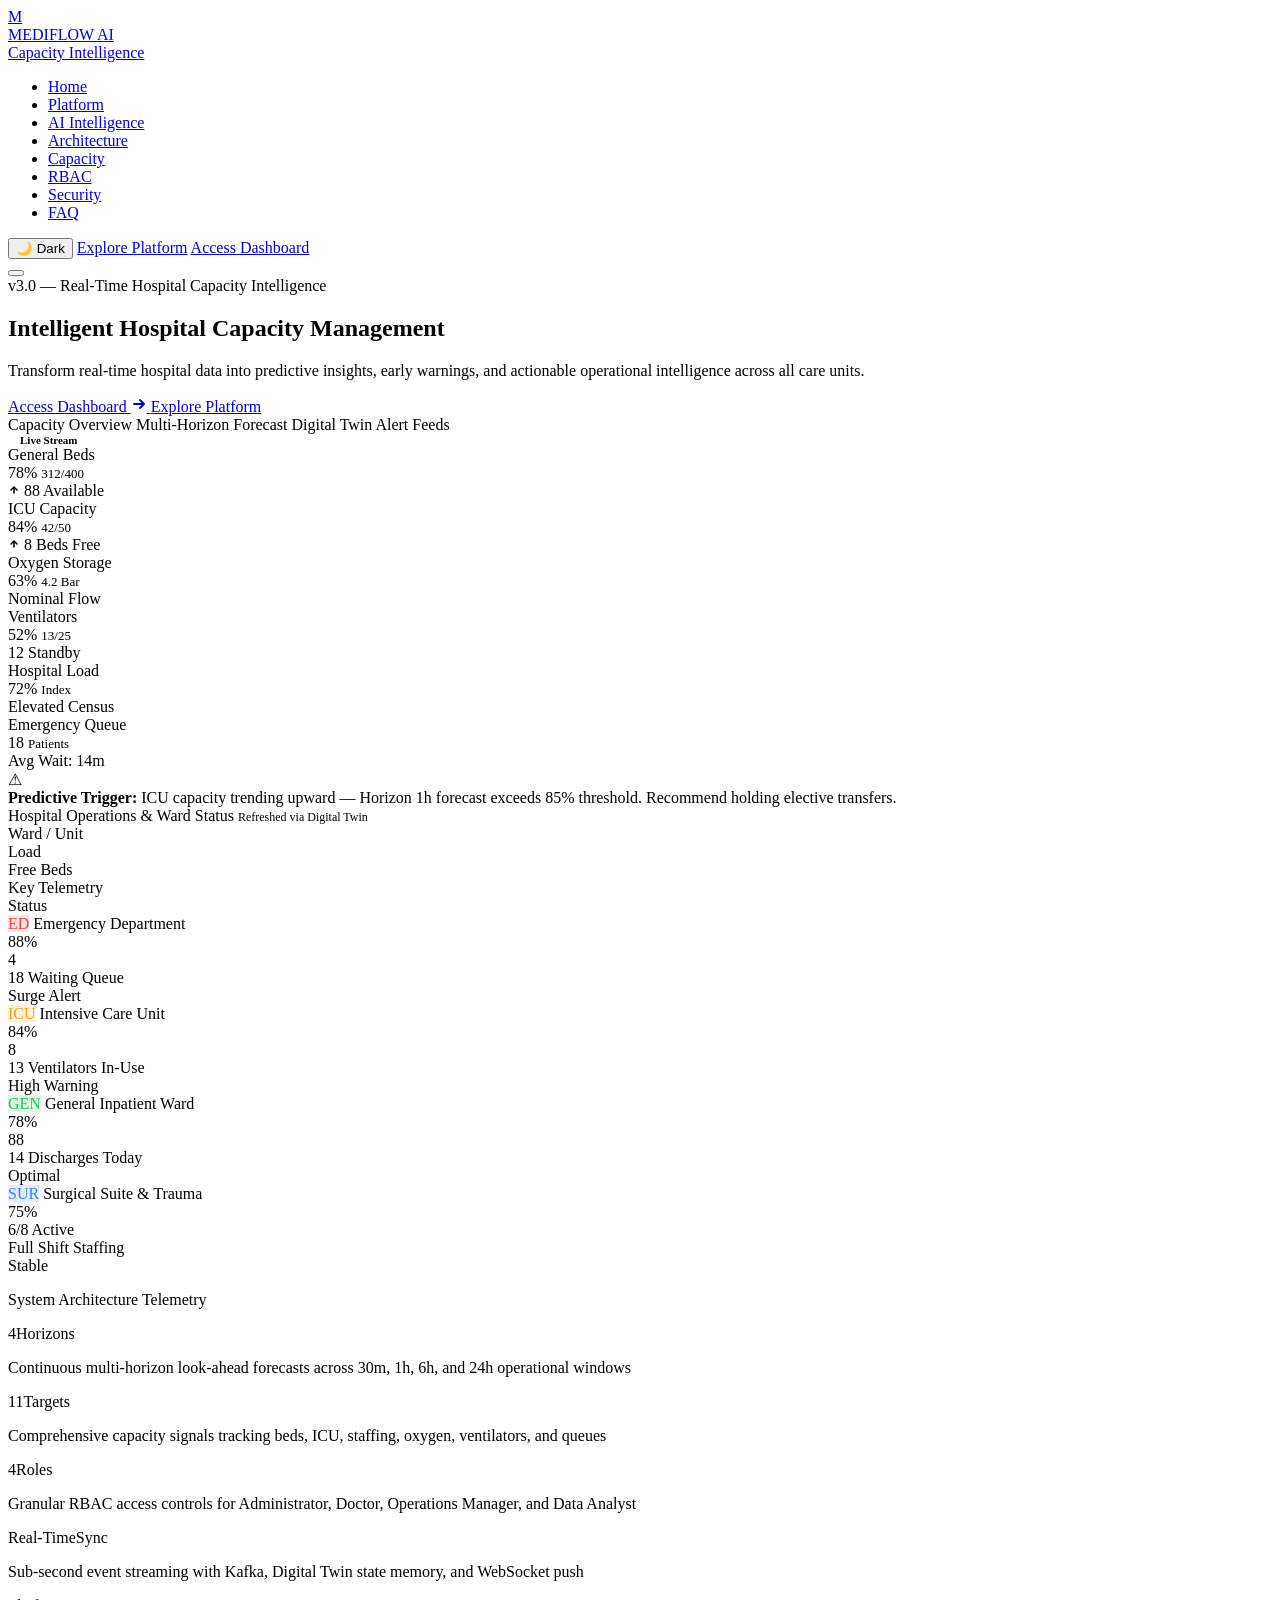
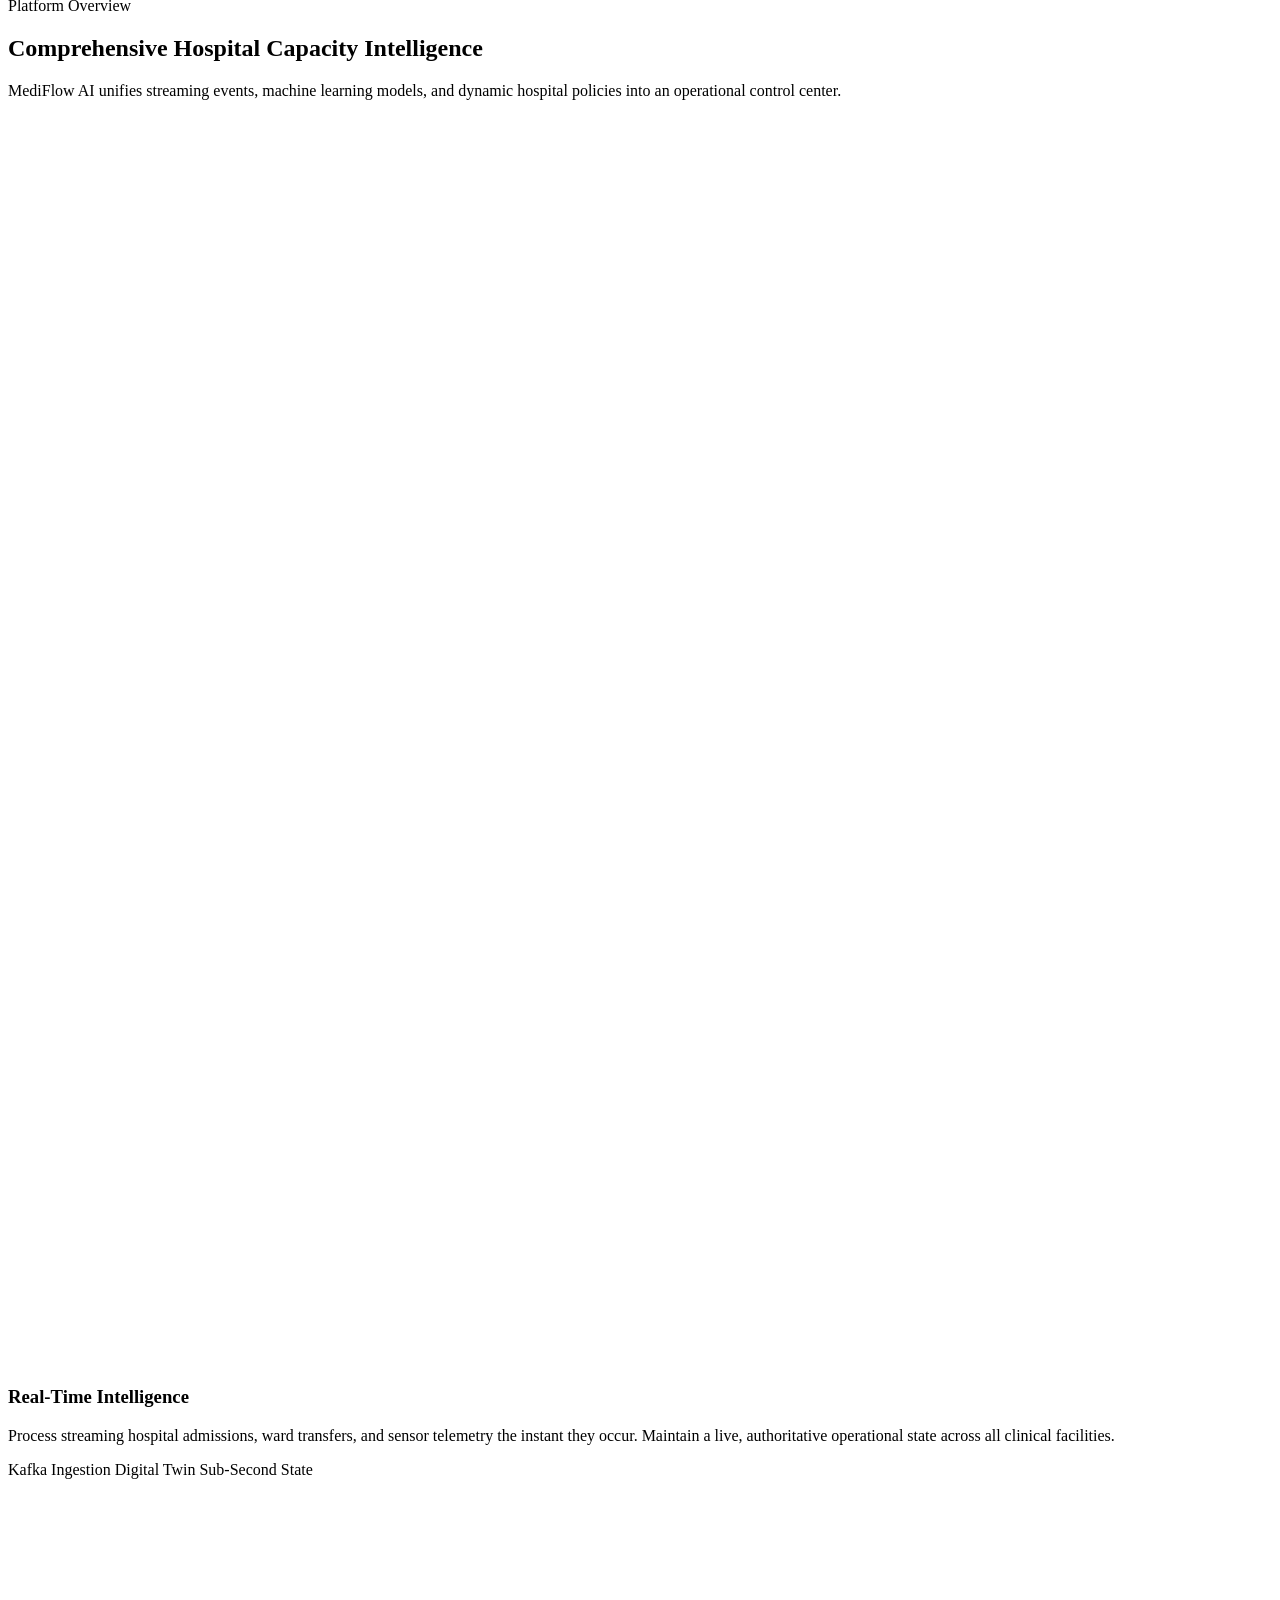
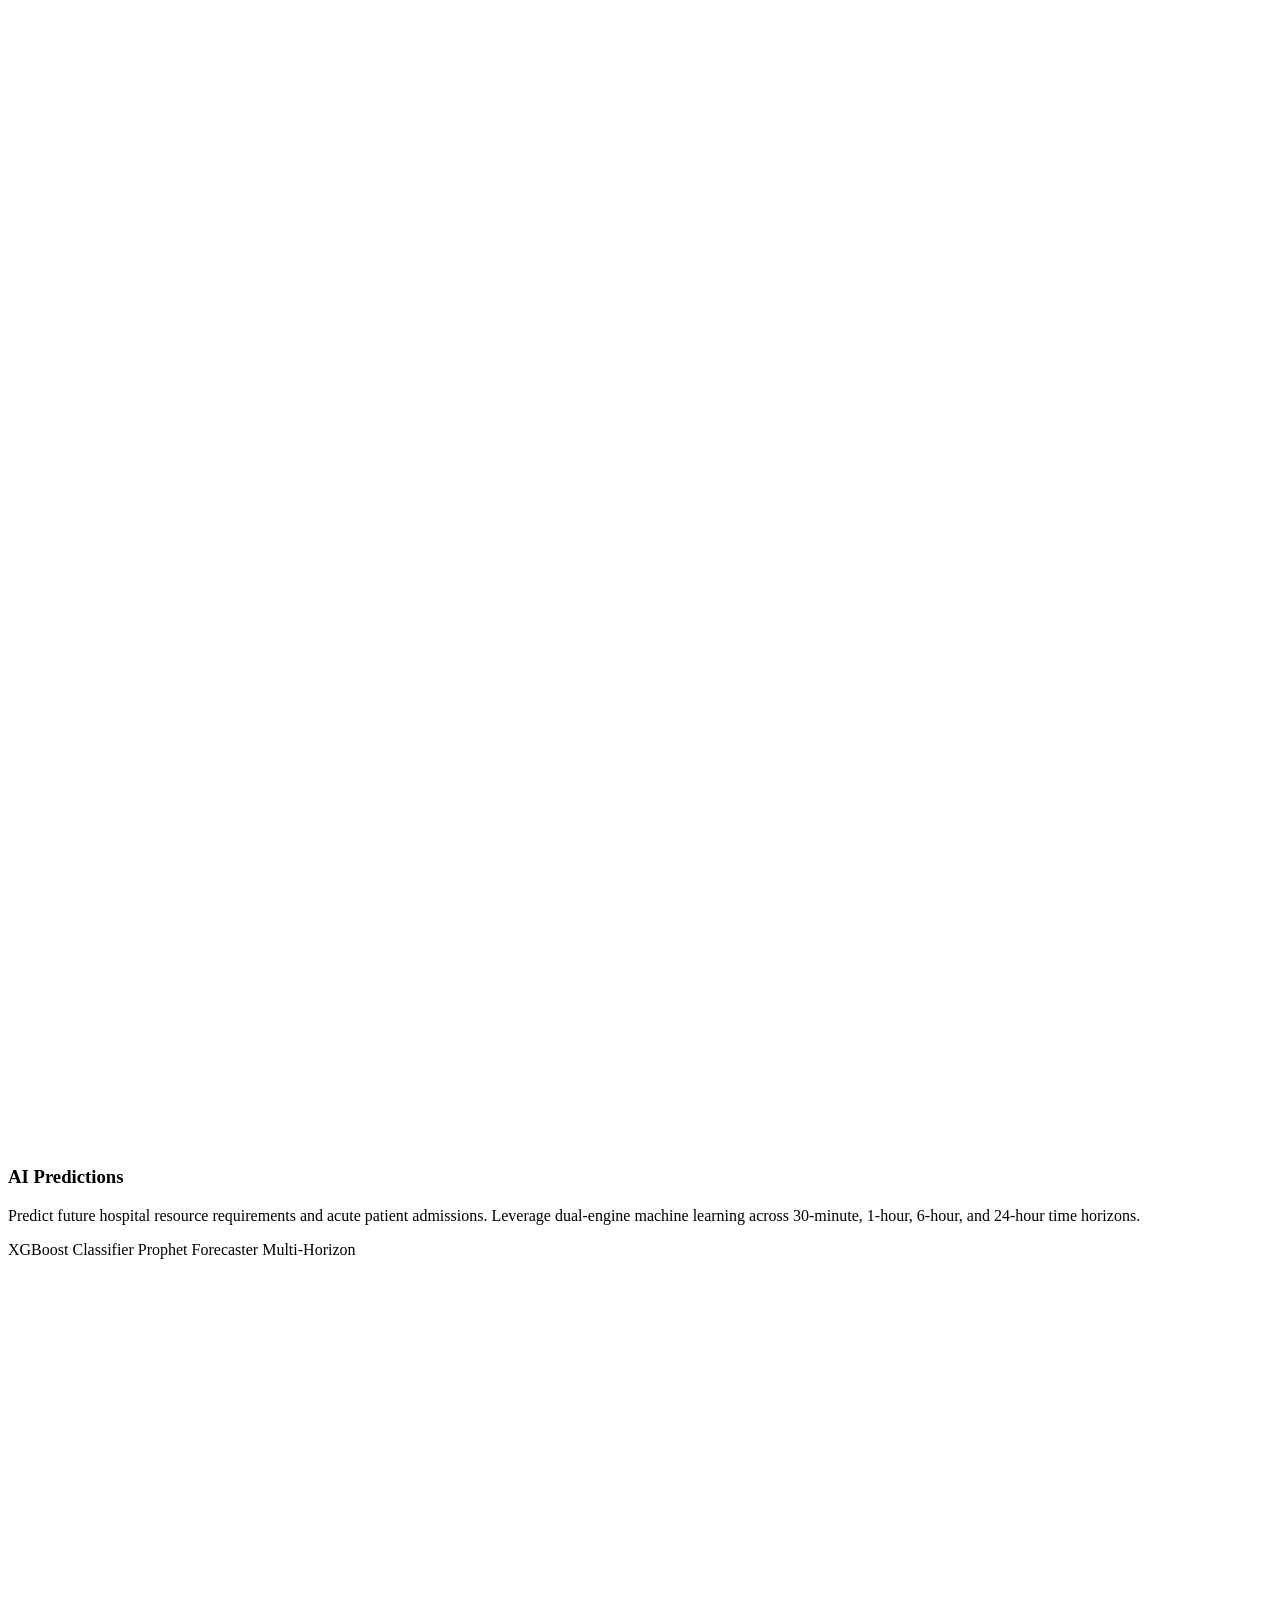
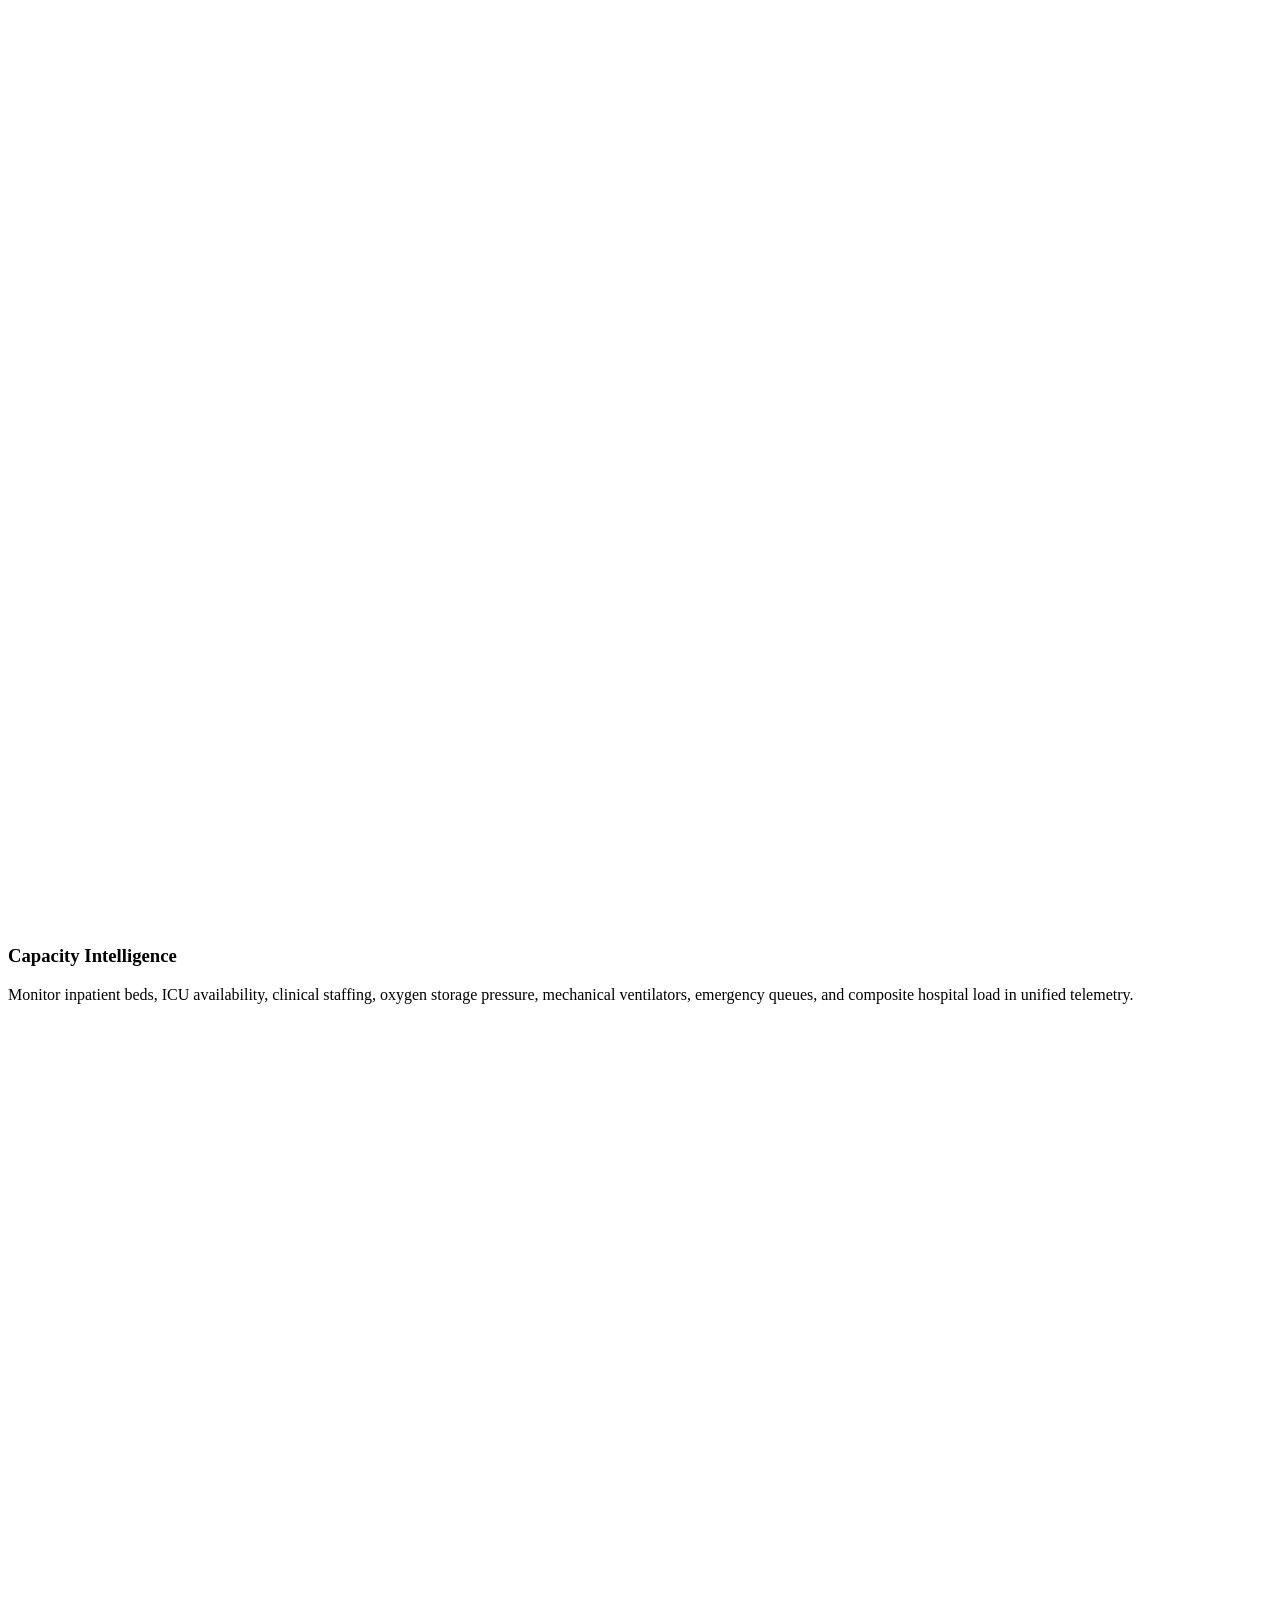
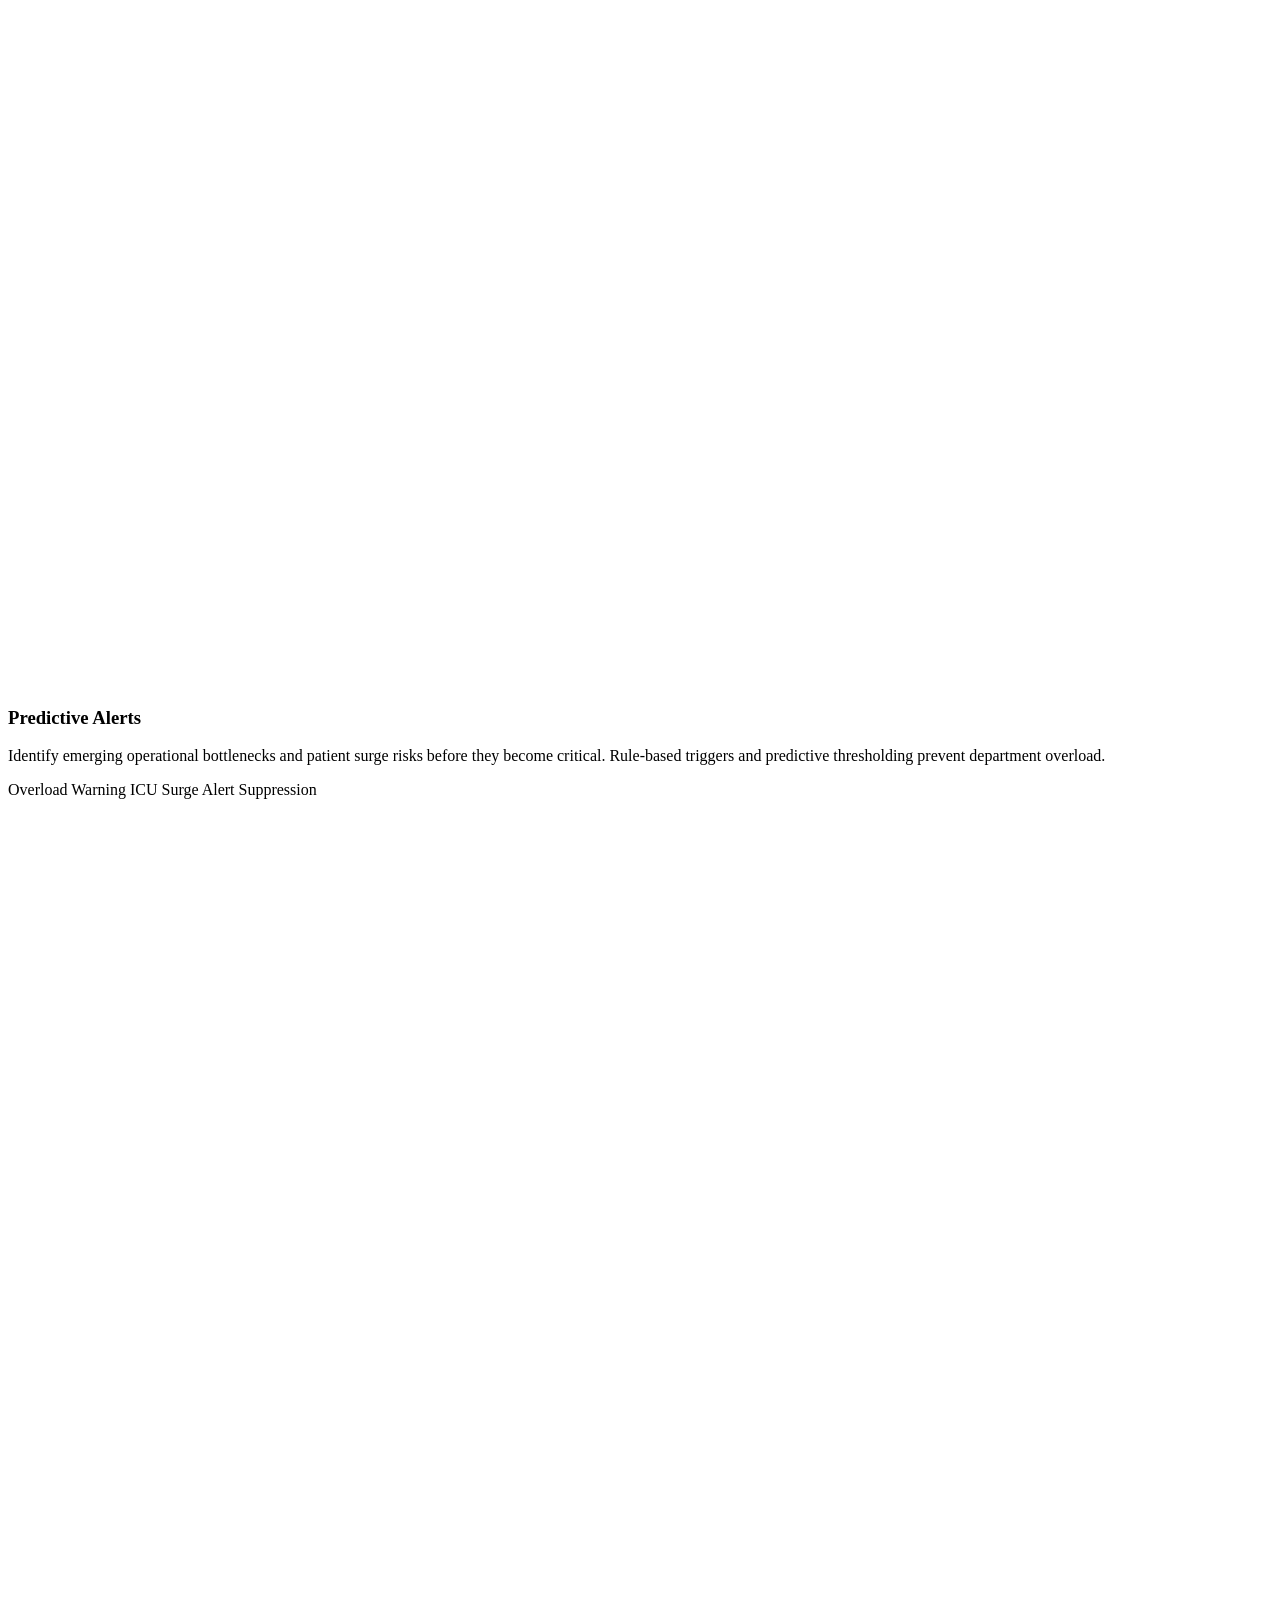
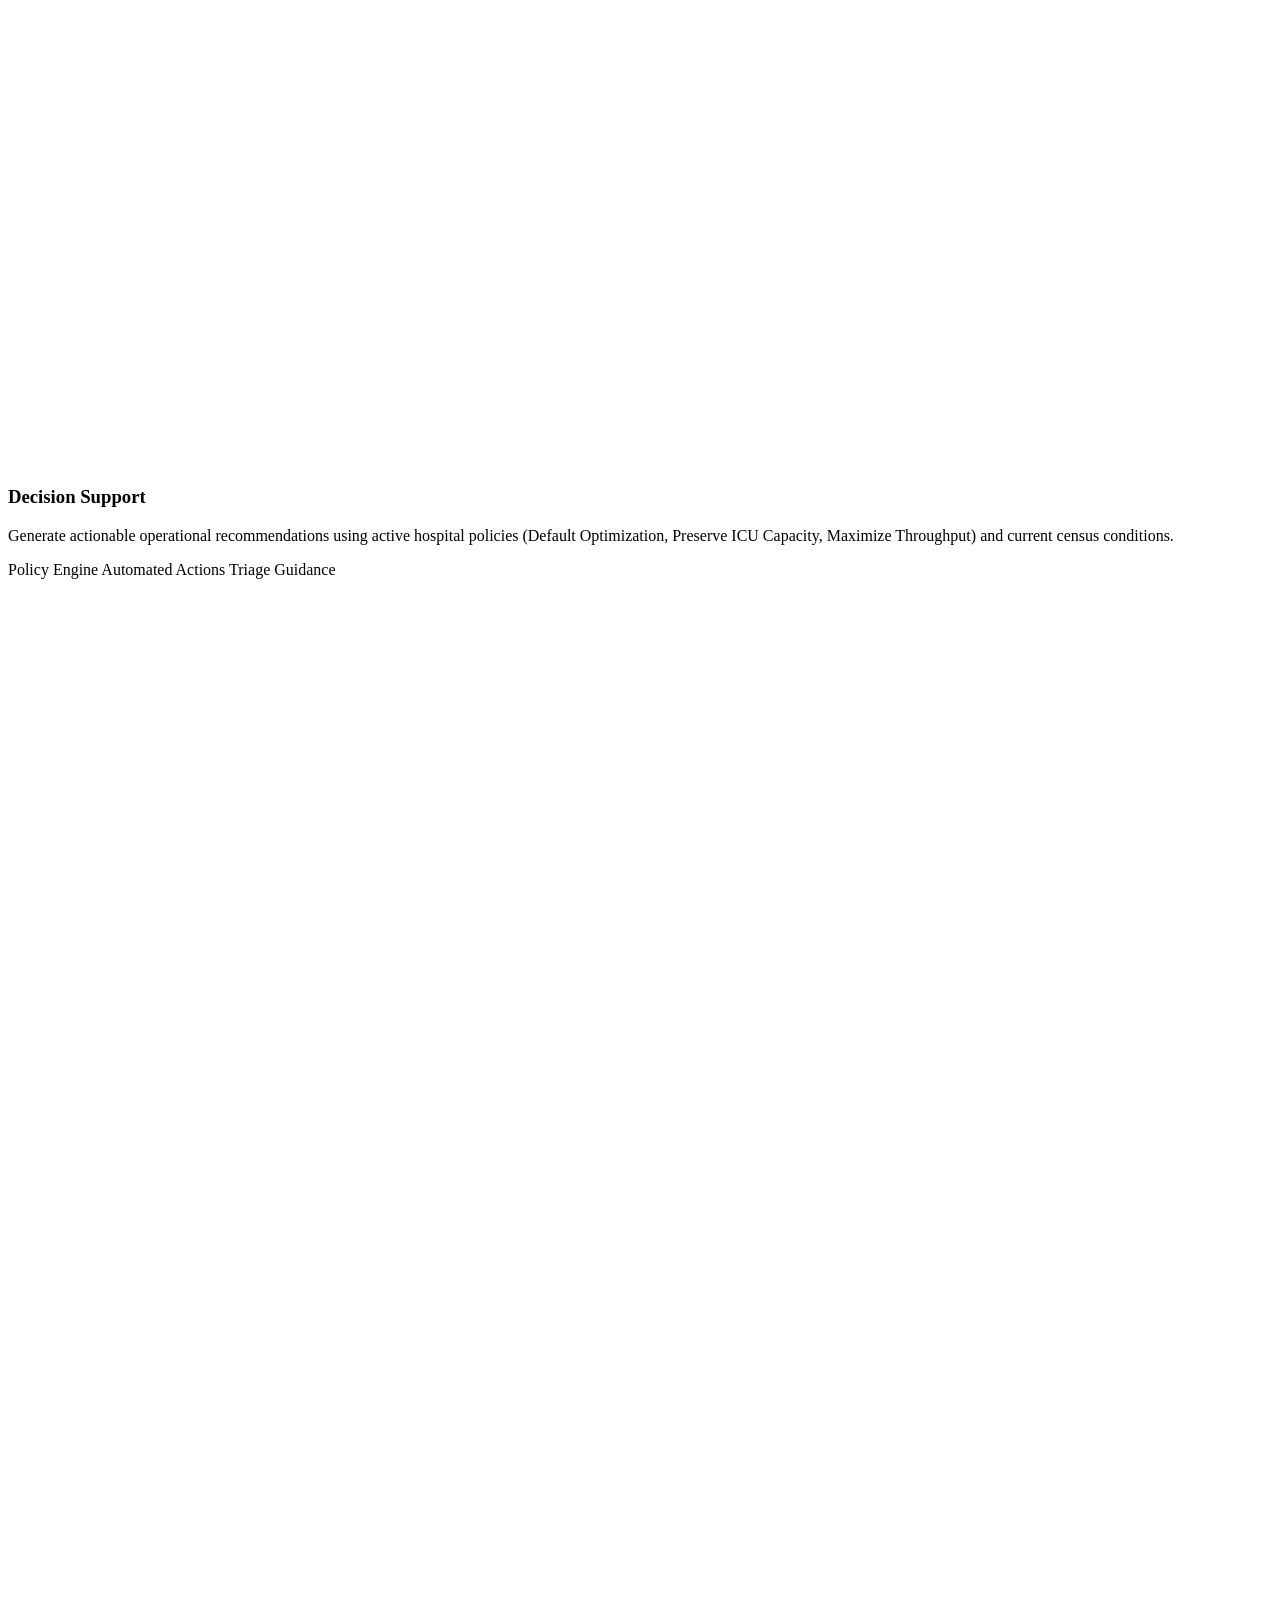
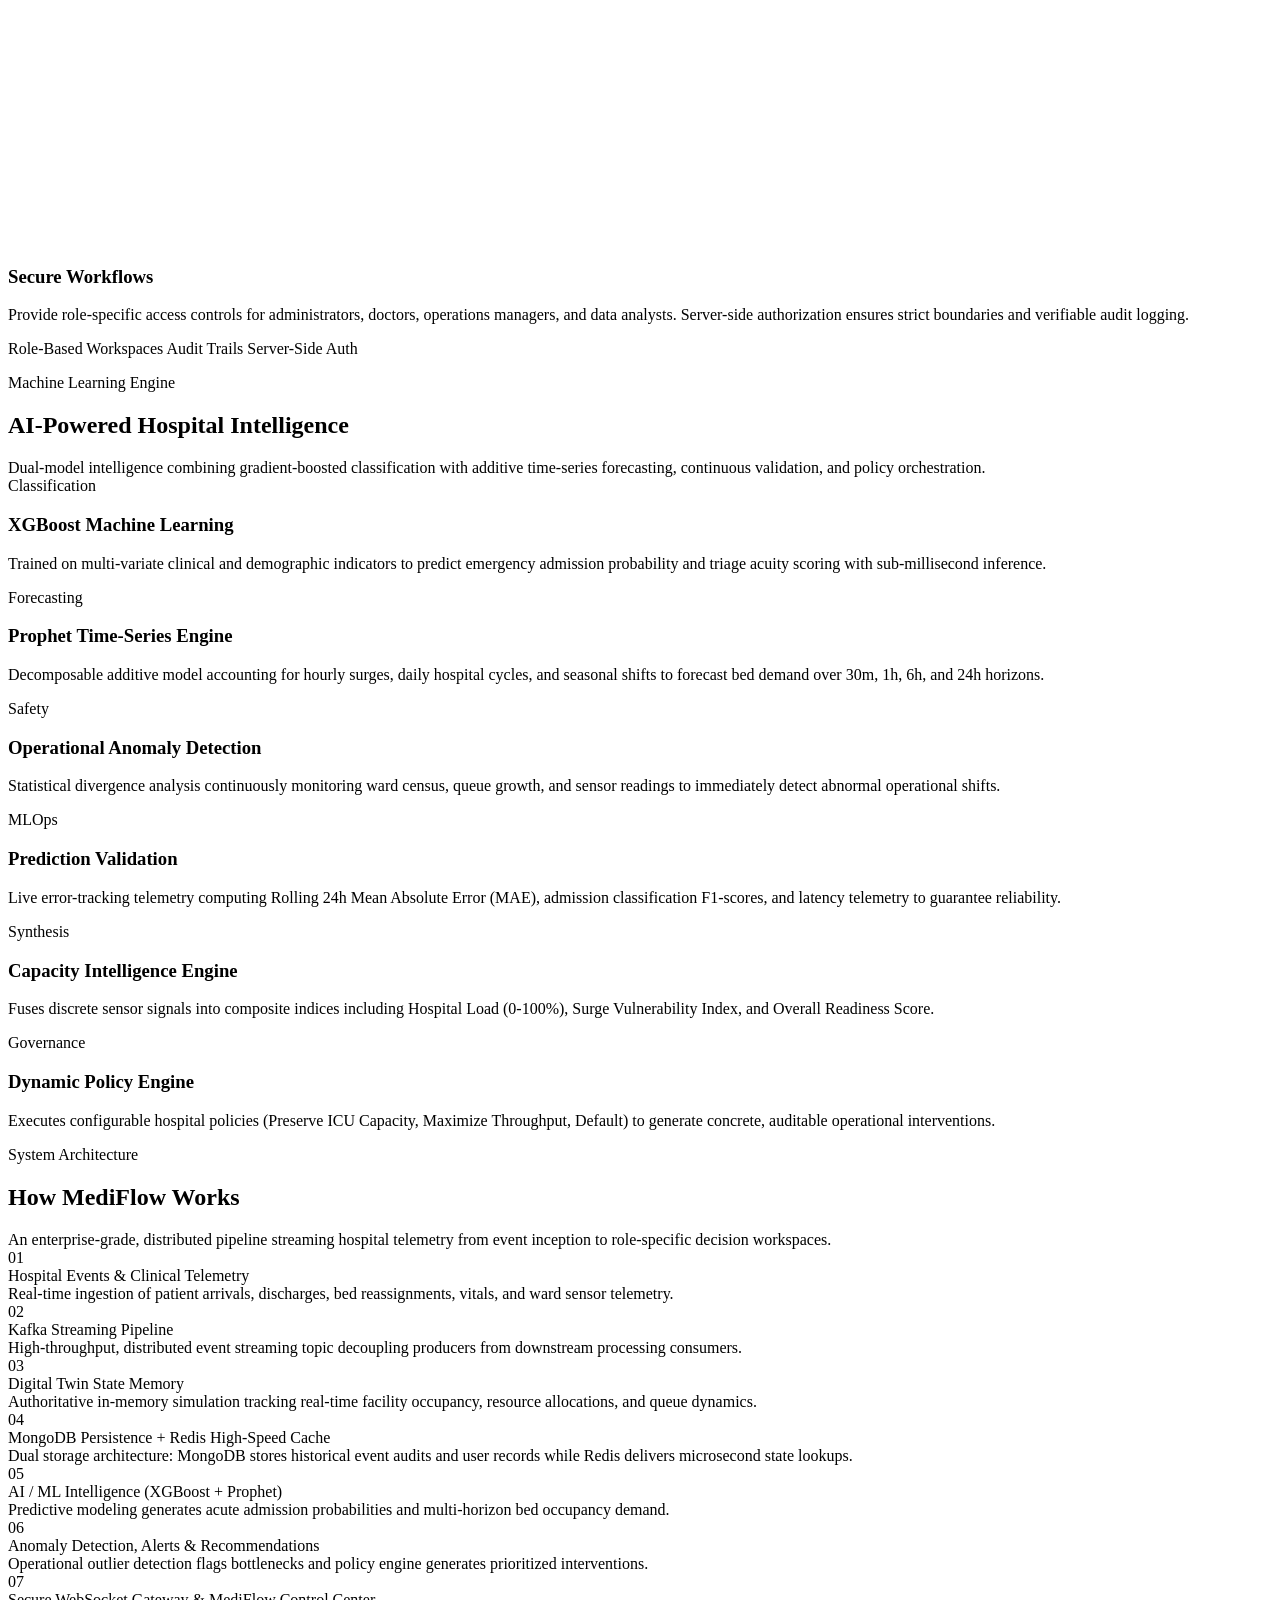
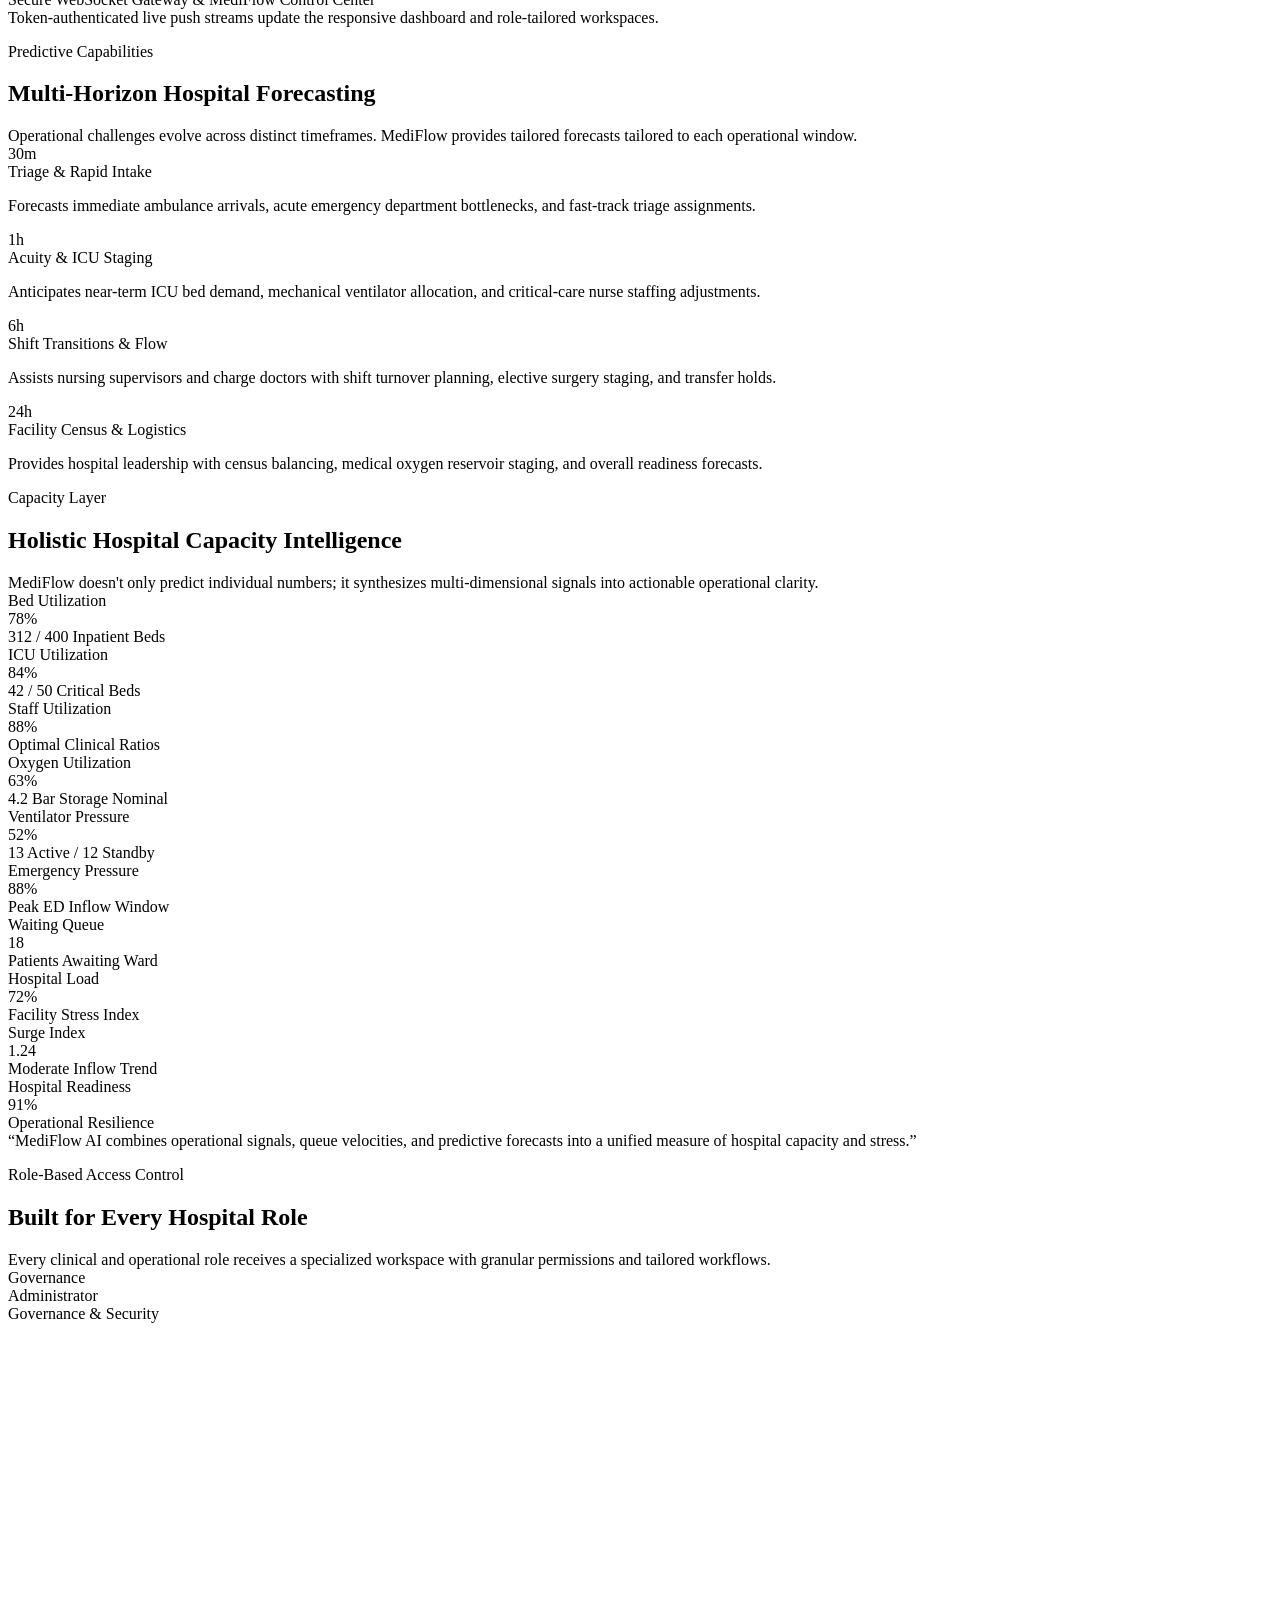
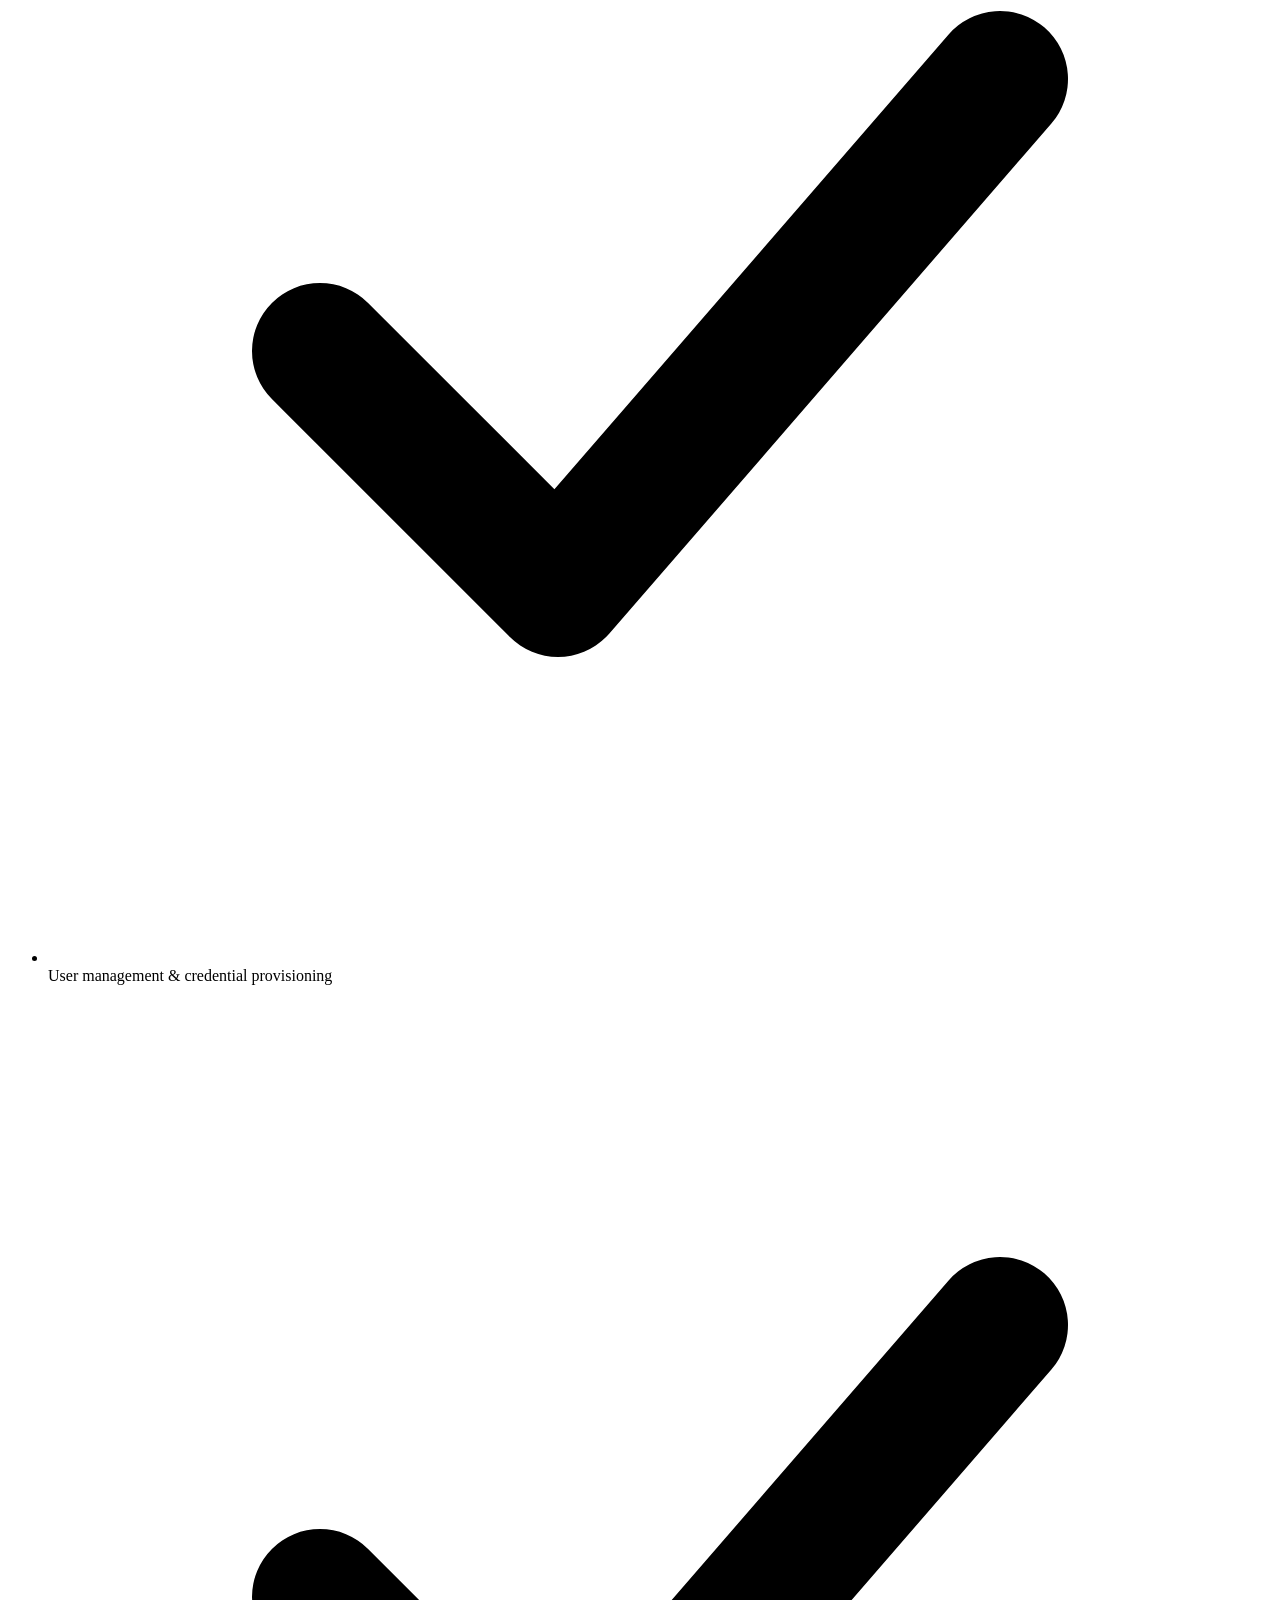
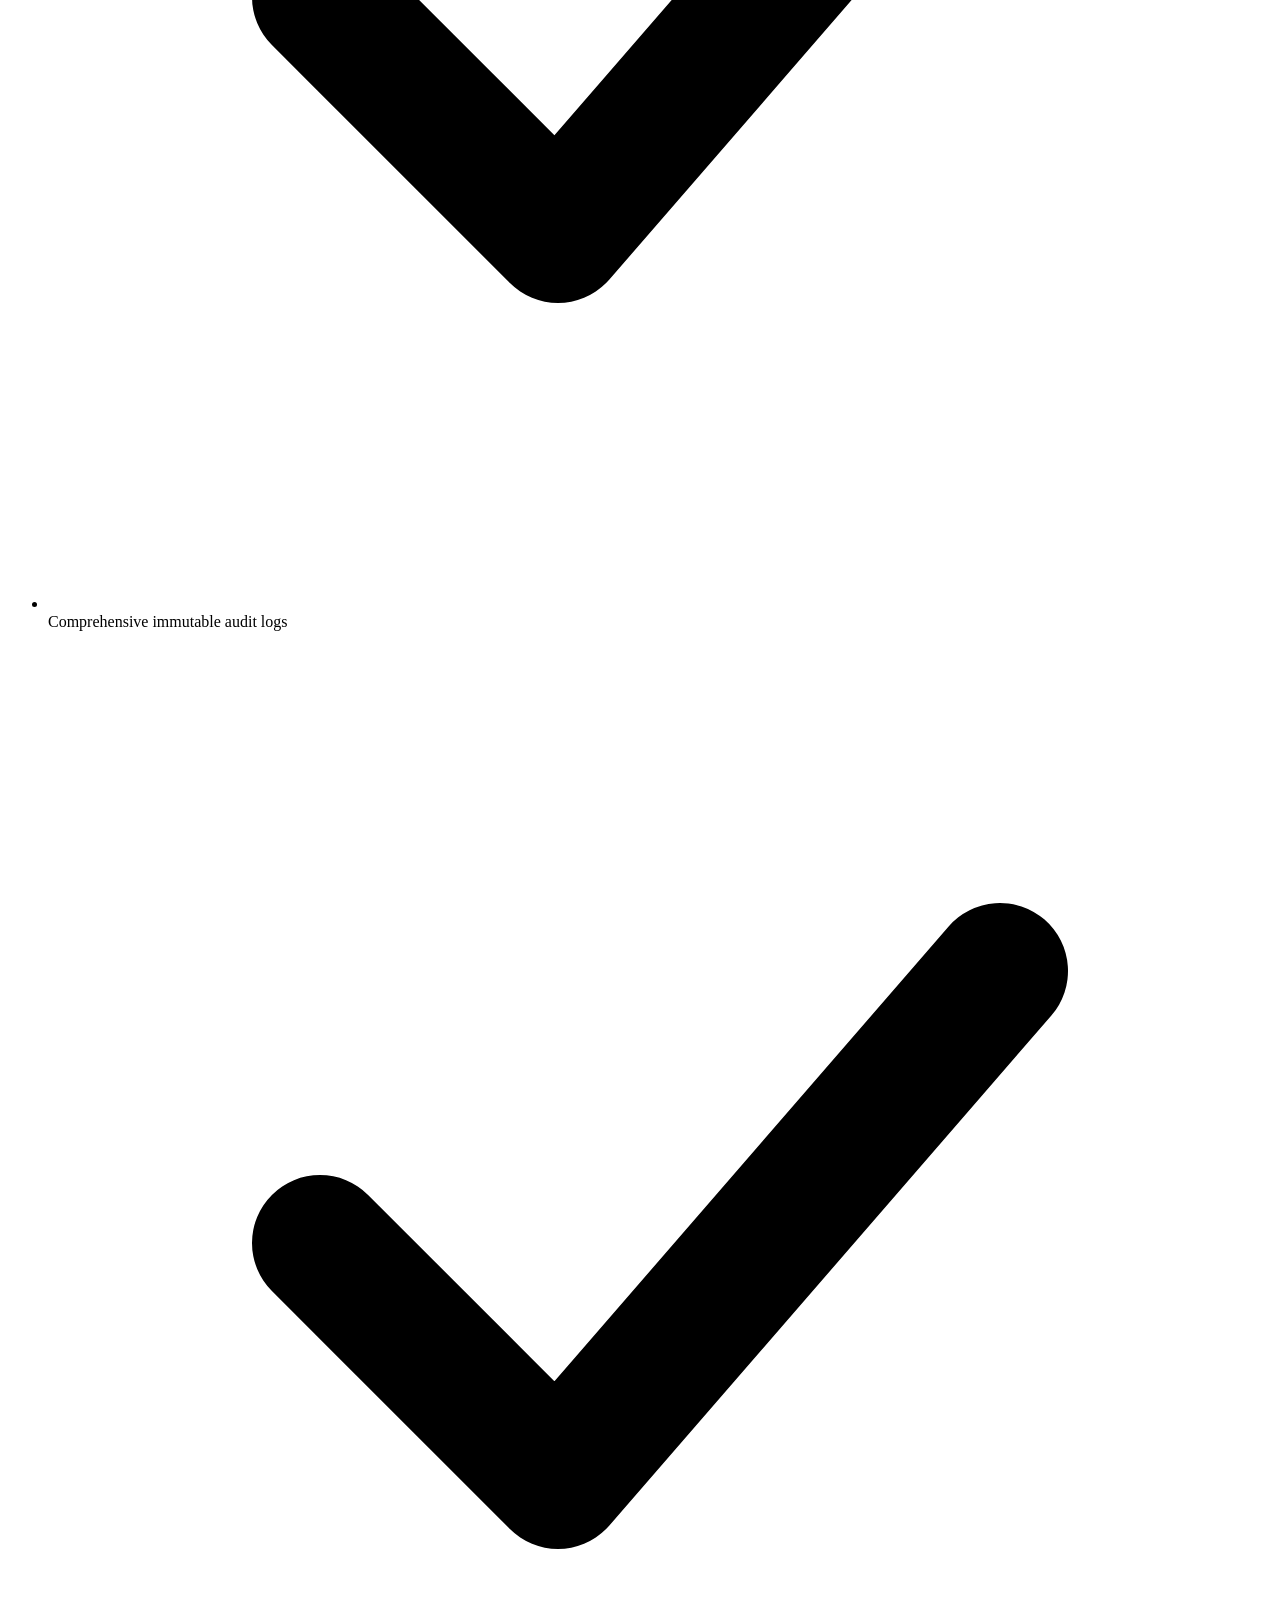
==== frontend/landing/index.html @ 068b5af8 "feat(ui): integrate TemplateMo 618 Catalyst landing page for MediFlow AI" ====
<!DOCTYPE html>
<html lang="en">
<head>
    <meta charset="UTF-8">
    <meta name="viewport" content="width=device-width, initial-scale=1.0">
    <title>MediFlow AI — Intelligent Hospital Capacity Management</title>
    <meta name="description" content="AI-powered hospital capacity intelligence, predictive analytics, real-time alerts and operational decision support.">
    <meta name="theme-color" content="#070d19">

    <!-- Anti-FOUC Theme Initializer -->
    <script>
        (function() {
            try {
                const saved = localStorage.getItem('mediflow-theme');
                const theme = saved || (window.matchMedia('(prefers-color-scheme: dark)').matches ? 'dark' : 'light');
                document.documentElement.setAttribute('data-theme', theme);
            } catch (e) {
                document.documentElement.setAttribute('data-theme', 'dark');
            }
        })();
    </script>

    <!-- Google Fonts -->
    <link rel="preconnect" href="https://fonts.googleapis.com">
    <link rel="preconnect" href="https://fonts.gstatic.com" crossorigin>
    <link href="https://fonts.googleapis.com/css2?family=Outfit:wght@300;400;500;600;700;800;900&family=Inter:wght@400;500;600;700&display=swap" rel="stylesheet">

    <!-- Scoped Landing Stylesheet (TemplateMo 618 Adapted) -->
    <link rel="stylesheet" href="/landing/landing.css">
</head>
<body class="landing-body">

    <!-- ===== NAVIGATION ===== -->
    <nav class="nav" role="navigation" aria-label="Main navigation">
        <div class="nav-inner">
            <a href="#hero" class="nav-logo" aria-label="MediFlow AI Home">
                <div class="nav-logo-mark">M</div>
                <div>
                    <div>MEDIFLOW AI</div>
                    <span class="nav-logo-sub">Capacity Intelligence</span>
                </div>
            </a>
            <ul class="nav-links" id="navLinks">
                <li><a href="#hero">Home</a></li>
                <li><a href="#platform">Platform</a></li>
                <li><a href="#ai-intelligence">AI Intelligence</a></li>
                <li><a href="#architecture">Architecture</a></li>
                <li><a href="#capacity">Capacity</a></li>
                <li><a href="#rbac">RBAC</a></li>
                <li><a href="#security">Security</a></li>
                <li><a href="#faq">FAQ</a></li>
            </ul>
            <div class="nav-cta">
                <button class="btn-theme-toggle" onclick="toggleLandingTheme()" aria-label="Toggle theme" title="Switch Theme">
                    <span class="theme-icon">🌙</span>
                    <span class="theme-text">Dark</span>
                </button>
                <a href="#platform" class="btn-ghost">Explore Platform</a>
                <a href="/login" class="btn-acid">Access Dashboard</a>
            </div>
            <button class="nav-toggle" id="navToggle" aria-label="Toggle menu" aria-expanded="false">
                <span></span>
            </button>
        </div>
    </nav>

    <!-- ===== SECTION 1: HERO ===== -->
    <section class="hero" id="hero">
        <div class="container">
            <div class="hero-badge reveal">
                <span class="hero-badge-dot"></span>
                v3.0 — Real-Time Hospital Capacity Intelligence
            </div>
            <h1 class="reveal">Intelligent Hospital <span class="accent-word">Capacity Management</span></h1>
            <p class="hero-sub reveal">Transform real-time hospital data into predictive insights, early warnings, and actionable operational intelligence across all care units.</p>
            <div class="hero-actions reveal">
                <a href="/login" class="btn-acid">
                    Access Dashboard
                    <svg width="16" height="16" viewBox="0 0 16 16" fill="none" xmlns="http://www.w3.org/2000/svg"><path d="M3 8H13M13 8L9 4M13 8L9 12" stroke="currentColor" stroke-width="2" stroke-linecap="round" stroke-linejoin="round"/></svg>
                </a>
                <a href="#platform" class="btn-ghost">Explore Platform</a>
            </div>

            <!-- Dashboard Mockup Preview -->
            <div class="hero-dashboard reveal">
                <div class="dashboard-frame">
                    <div class="dashboard-toolbar">
                        <div class="dashboard-dots">
                            <span></span><span></span><span></span>
                        </div>
                        <div class="dashboard-toolbar-tabs">
                            <span class="active">Capacity Overview</span>
                            <span>Multi-Horizon Forecast</span>
                            <span>Digital Twin</span>
                            <span>Alert Feeds</span>
                        </div>
                        <div style="font-size: 11px; font-weight: 700; color: var(--status-ok); display: flex; align-items: center; gap: 5px;">
                            <span style="width: 7px; height: 7px; border-radius: 50%; background: var(--status-ok);"></span> Live Stream
                        </div>
                    </div>
                    <div class="dashboard-body">
                        <!-- Key Hospital Capacity Stats -->
                        <div class="dash-stats-grid">
                            <div class="dash-stat-card">
                                <div class="dash-stat-label">General Beds</div>
                                <div class="dash-stat-value">78% <span style="font-size: 13px; color: var(--text-muted);">312/400</span></div>
                                <div class="dash-progress-bar"><div class="dash-progress-fill" style="width: 78%; background: var(--accent);"></div></div>
                                <div class="dash-stat-change ok">
                                    <svg width="12" height="12" viewBox="0 0 12 12" fill="none"><path d="M6 9V3M6 3L3 6M6 3L9 6" stroke="currentColor" stroke-width="1.5" stroke-linecap="round"/></svg>
                                    88 Available
                                </div>
                            </div>
                            <div class="dash-stat-card">
                                <div class="dash-stat-label">ICU Capacity</div>
                                <div class="dash-stat-value">84% <span style="font-size: 13px; color: var(--text-muted);">42/50</span></div>
                                <div class="dash-progress-bar"><div class="dash-progress-fill" style="width: 84%; background: var(--status-warn);"></div></div>
                                <div class="dash-stat-change warn">
                                    <svg width="12" height="12" viewBox="0 0 12 12" fill="none"><path d="M6 9V3M6 3L3 6M6 3L9 6" stroke="currentColor" stroke-width="1.5" stroke-linecap="round"/></svg>
                                    8 Beds Free
                                </div>
                            </div>
                            <div class="dash-stat-card">
                                <div class="dash-stat-label">Oxygen Storage</div>
                                <div class="dash-stat-value">63% <span style="font-size: 13px; color: var(--text-muted);">4.2 Bar</span></div>
                                <div class="dash-progress-bar"><div class="dash-progress-fill" style="width: 63%; background: var(--accent-blue);"></div></div>
                                <div class="dash-stat-change ok">Nominal Flow</div>
                            </div>
                            <div class="dash-stat-card">
                                <div class="dash-stat-label">Ventilators</div>
                                <div class="dash-stat-value">52% <span style="font-size: 13px; color: var(--text-muted);">13/25</span></div>
                                <div class="dash-progress-bar"><div class="dash-progress-fill" style="width: 52%; background: var(--accent);"></div></div>
                                <div class="dash-stat-change ok">12 Standby</div>
                            </div>
                            <div class="dash-stat-card">
                                <div class="dash-stat-label">Hospital Load</div>
                                <div class="dash-stat-value">72% <span style="font-size: 13px; color: var(--text-muted);">Index</span></div>
                                <div class="dash-progress-bar"><div class="dash-progress-fill" style="width: 72%; background: var(--accent);"></div></div>
                                <div class="dash-stat-change warn">Elevated Census</div>
                            </div>
                            <div class="dash-stat-card">
                                <div class="dash-stat-label">Emergency Queue</div>
                                <div class="dash-stat-value">18 <span style="font-size: 13px; color: var(--text-muted);">Patients</span></div>
                                <div class="dash-progress-bar"><div class="dash-progress-fill" style="width: 68%; background: var(--status-warn);"></div></div>
                                <div class="dash-stat-change warn">Avg Wait: 14m</div>
                            </div>
                        </div>

                        <!-- Active Predictive Alert -->
                        <div class="dash-alert-banner">
                            <span class="dash-alert-icon">⚠</span>
                            <div class="dash-alert-text">
                                <strong>Predictive Trigger:</strong> ICU capacity trending upward — Horizon 1h forecast exceeds 85% threshold. Recommend holding elective transfers.
                            </div>
                        </div>

                        <!-- Ward Status Table -->
                        <div class="dash-table-area">
                            <div class="dash-table-header">
                                <span>Hospital Operations & Ward Status</span>
                                <span style="color: var(--text-muted); font-size: 12px;">Refreshed via Digital Twin</span>
                            </div>
                            <div class="dash-table">
                                <div class="dash-table-row head">
                                    <div class="dash-cell">Ward / Unit</div>
                                    <div class="dash-cell">Load</div>
                                    <div class="dash-cell">Free Beds</div>
                                    <div class="dash-cell">Key Telemetry</div>
                                    <div class="dash-cell">Status</div>
                                </div>
                                <div class="dash-table-row">
                                    <div class="dash-cell dash-cell-name">
                                        <span class="dash-cell-icon" style="background: rgba(239, 68, 68, 0.15); color: #ef4444;">ED</span>
                                        Emergency Department
                                    </div>
                                    <div class="dash-cell">88%</div>
                                    <div class="dash-cell">4</div>
                                    <div class="dash-cell">18 Waiting Queue</div>
                                    <div class="dash-cell"><span class="dash-status danger">Surge Alert</span></div>
                                </div>
                                <div class="dash-table-row">
                                    <div class="dash-cell dash-cell-name">
                                        <span class="dash-cell-icon" style="background: rgba(245, 158, 11, 0.15); color: #f59e0b;">ICU</span>
                                        Intensive Care Unit
                                    </div>
                                    <div class="dash-cell">84%</div>
                                    <div class="dash-cell">8</div>
                                    <div class="dash-cell">13 Ventilators In-Use</div>
                                    <div class="dash-cell"><span class="dash-status warn">High Warning</span></div>
                                </div>
                                <div class="dash-table-row">
                                    <div class="dash-cell dash-cell-name">
                                        <span class="dash-cell-icon" style="background: rgba(34, 197, 94, 0.15); color: #22c55e;">GEN</span>
                                        General Inpatient Ward
                                    </div>
                                    <div class="dash-cell">78%</div>
                                    <div class="dash-cell">88</div>
                                    <div class="dash-cell">14 Discharges Today</div>
                                    <div class="dash-cell"><span class="dash-status active">Optimal</span></div>
                                </div>
                                <div class="dash-table-row">
                                    <div class="dash-cell dash-cell-name">
                                        <span class="dash-cell-icon" style="background: rgba(59, 130, 246, 0.15); color: #3b82f6;">SUR</span>
                                        Surgical Suite & Trauma
                                    </div>
                                    <div class="dash-cell">75%</div>
                                    <div class="dash-cell">6/8 Active</div>
                                    <div class="dash-cell">Full Shift Staffing</div>
                                    <div class="dash-cell"><span class="dash-status info">Stable</span></div>
                                </div>
                            </div>
                        </div>

                    </div>
                </div>
            </div>
        </div>
    </section>

    <!-- ===== SECTION 2: GENUINE METRICS ===== -->
    <section class="metrics" id="metrics">
        <div class="container">
            <p class="metrics-label reveal">System Architecture Telemetry</p>
            <div class="metrics-grid">
                <div class="metric-item reveal">
                    <div class="metric-number">4<span class="metric-unit">Horizons</span></div>
                    <p class="metric-desc">Continuous multi-horizon look-ahead forecasts across 30m, 1h, 6h, and 24h operational windows</p>
                </div>
                <div class="metric-item reveal">
                    <div class="metric-number">11<span class="metric-unit">Targets</span></div>
                    <p class="metric-desc">Comprehensive capacity signals tracking beds, ICU, staffing, oxygen, ventilators, and queues</p>
                </div>
                <div class="metric-item reveal">
                    <div class="metric-number">4<span class="metric-unit">Roles</span></div>
                    <p class="metric-desc">Granular RBAC access controls for Administrator, Doctor, Operations Manager, and Data Analyst</p>
                </div>
                <div class="metric-item reveal">
                    <div class="metric-number">Real-Time<span class="metric-unit">Sync</span></div>
                    <p class="metric-desc">Sub-second event streaming with Kafka, Digital Twin state memory, and WebSocket push</p>
                </div>
            </div>
        </div>
    </section>

    <!-- ===== SECTION 3: PLATFORM OVERVIEW (BENTO GRID) ===== -->
    <section class="engine" id="platform" style="padding: var(--section-pad) 0;">
        <div class="container">
            <div class="section-header reveal">
                <p class="section-tag">Platform Overview</p>
                <h2 class="section-title">Comprehensive Hospital Capacity Intelligence</h2>
                <p class="section-sub" style="margin: 0 auto;">MediFlow AI unifies streaming events, machine learning models, and dynamic hospital policies into an operational control center.</p>
            </div>
            <div class="bento-grid">
                <!-- Card 1 -->
                <div class="card bento-card reveal">
                    <div class="bento-card-icon">
                        <svg viewBox="0 0 24 24" fill="none" stroke-width="1.8" stroke-linecap="round" stroke-linejoin="round"><polyline points="22 12 18 12 15 21 9 3 6 12 2 12"/></svg>
                    </div>
                    <h3>Real-Time Intelligence</h3>
                    <p>Process streaming hospital admissions, ward transfers, and sensor telemetry the instant they occur. Maintain a live, authoritative operational state across all clinical facilities.</p>
                    <div class="bento-card-visual">
                        <div class="mini-badge-list">
                            <span class="mini-badge-tag">Kafka Ingestion</span>
                            <span class="mini-badge-tag">Digital Twin</span>
                            <span class="mini-badge-tag">Sub-Second State</span>
                        </div>
                    </div>
                </div>
                <!-- Card 2 -->
                <div class="card bento-card reveal">
                    <div class="bento-card-icon">
                        <svg viewBox="0 0 24 24" fill="none" stroke-width="1.8" stroke-linecap="round" stroke-linejoin="round"><path d="M21 16V8a2 2 0 0 0-1-1.73l-7-4a2 2 0 0 0-2 0l-7 4A2 2 0 0 0 3 8v8a2 2 0 0 0 1 1.73l7 4a2 2 0 0 0 2 0l7-4A2 2 0 0 0 21 16z"/><polyline points="3.27 6.96 12 12.01 20.73 6.96"/><line x1="12" y1="22.08" x2="12" y2="12"/></svg>
                    </div>
                    <h3>AI Predictions</h3>
                    <p>Predict future hospital resource requirements and acute patient admissions. Leverage dual-engine machine learning across 30-minute, 1-hour, 6-hour, and 24-hour time horizons.</p>
                    <div class="bento-card-visual">
                        <div class="mini-badge-list">
                            <span class="mini-badge-tag">XGBoost Classifier</span>
                            <span class="mini-badge-tag">Prophet Forecaster</span>
                            <span class="mini-badge-tag">Multi-Horizon</span>
                        </div>
                    </div>
                </div>
                <!-- Card 3 -->
                <div class="card bento-card reveal">
                    <div class="bento-card-icon">
                        <svg viewBox="0 0 24 24" fill="none" stroke-width="1.8" stroke-linecap="round" stroke-linejoin="round"><path d="M3 3v18h18"/><rect x="7" y="10" width="3" height="8"/><rect x="13" y="6" width="3" height="12"/><rect x="19" y="13" width="3" height="5"/></svg>
                    </div>
                    <h3>Capacity Intelligence</h3>
                    <p>Monitor inpatient beds, ICU availability, clinical staffing, oxygen storage pressure, mechanical ventilators, emergency queues, and composite hospital load in unified telemetry.</p>
                    <div class="bento-card-visual">
                        <div class="mini-indicators">
                            <div class="mini-indicator-bar" style="height: 60%;"></div>
                            <div class="mini-indicator-bar accent" style="height: 84%;"></div>
                            <div class="mini-indicator-bar" style="height: 52%;"></div>
                            <div class="mini-indicator-bar accent" style="height: 72%;"></div>
                            <div class="mini-indicator-bar" style="height: 63%;"></div>
                        </div>
                    </div>
                </div>
                <!-- Card 4 -->
                <div class="card bento-card reveal">
                    <div class="bento-card-icon">
                        <svg viewBox="0 0 24 24" fill="none" stroke-width="1.8" stroke-linecap="round" stroke-linejoin="round"><path d="M18 8A6 6 0 0 0 6 8c0 7-3 9-3 9h18s-3-2-3-9"/><path d="M13.73 21a2 2 0 0 1-3.46 0"/></svg>
                    </div>
                    <h3>Predictive Alerts</h3>
                    <p>Identify emerging operational bottlenecks and patient surge risks before they become critical. Rule-based triggers and predictive thresholding prevent department overload.</p>
                    <div class="bento-card-visual">
                        <div class="mini-badge-list">
                            <span class="mini-badge-tag">Overload Warning</span>
                            <span class="mini-badge-tag">ICU Surge</span>
                            <span class="mini-badge-tag">Alert Suppression</span>
                        </div>
                    </div>
                </div>
                <!-- Card 5 -->
                <div class="card bento-card reveal">
                    <div class="bento-card-icon">
                        <svg viewBox="0 0 24 24" fill="none" stroke-width="1.8" stroke-linecap="round" stroke-linejoin="round"><path d="M14 2H6a2 2 0 0 0-2 2v16a2 2 0 0 0 2 2h12a2 2 0 0 0 2-2V8z"/><polyline points="14 2 14 8 20 8"/><line x1="16" y1="13" x2="8" y2="13"/><line x1="16" y1="17" x2="8" y2="17"/></svg>
                    </div>
                    <h3>Decision Support</h3>
                    <p>Generate actionable operational recommendations using active hospital policies (Default Optimization, Preserve ICU Capacity, Maximize Throughput) and current census conditions.</p>
                    <div class="bento-card-visual">
                        <div class="mini-badge-list">
                            <span class="mini-badge-tag">Policy Engine</span>
                            <span class="mini-badge-tag">Automated Actions</span>
                            <span class="mini-badge-tag">Triage Guidance</span>
                        </div>
                    </div>
                </div>
                <!-- Card 6 -->
                <div class="card bento-card reveal">
                    <div class="bento-card-icon">
                        <svg viewBox="0 0 24 24" fill="none" stroke-width="1.8" stroke-linecap="round" stroke-linejoin="round"><rect x="3" y="11" width="18" height="11" rx="2" ry="2"/><path d="M7 11V7a5 5 0 0 1 10 0v4"/></svg>
                    </div>
                    <h3>Secure Workflows</h3>
                    <p>Provide role-specific access controls for administrators, doctors, operations managers, and data analysts. Server-side authorization ensures strict boundaries and verifiable audit logging.</p>
                    <div class="bento-card-visual">
                        <div class="mini-badge-list">
                            <span class="mini-badge-tag">Role-Based Workspaces</span>
                            <span class="mini-badge-tag">Audit Trails</span>
                            <span class="mini-badge-tag">Server-Side Auth</span>
                        </div>
                    </div>
                </div>
            </div>
        </div>
    </section>

    <!-- ===== SECTION 4: AI INTELLIGENCE ===== -->
    <section class="ai-section" id="ai-intelligence">
        <div class="container">
            <div class="section-header reveal">
                <p class="section-tag">Machine Learning Engine</p>
                <h2 class="section-title">AI-Powered Hospital Intelligence</h2>
                <p class="section-sub" style="margin: 0 auto;">Dual-model intelligence combining gradient-boosted classification with additive time-series forecasting, continuous validation, and policy orchestration.</p>
            </div>
            <div class="ai-grid">
                <div class="ai-card reveal">
                    <span class="ai-card-badge">Classification</span>
                    <h3>XGBoost Machine Learning</h3>
                    <p>Trained on multi-variate clinical and demographic indicators to predict emergency admission probability and triage acuity scoring with sub-millisecond inference.</p>
                </div>
                <div class="ai-card reveal">
                    <span class="ai-card-badge">Forecasting</span>
                    <h3>Prophet Time-Series Engine</h3>
                    <p>Decomposable additive model accounting for hourly surges, daily hospital cycles, and seasonal shifts to forecast bed demand over 30m, 1h, 6h, and 24h horizons.</p>
                </div>
                <div class="ai-card reveal">
                    <span class="ai-card-badge">Safety</span>
                    <h3>Operational Anomaly Detection</h3>
                    <p>Statistical divergence analysis continuously monitoring ward census, queue growth, and sensor readings to immediately detect abnormal operational shifts.</p>
                </div>
                <div class="ai-card reveal">
                    <span class="ai-card-badge">MLOps</span>
                    <h3>Prediction Validation</h3>
                    <p>Live error-tracking telemetry computing Rolling 24h Mean Absolute Error (MAE), admission classification F1-scores, and latency telemetry to guarantee reliability.</p>
                </div>
                <div class="ai-card reveal">
                    <span class="ai-card-badge">Synthesis</span>
                    <h3>Capacity Intelligence Engine</h3>
                    <p>Fuses discrete sensor signals into composite indices including Hospital Load (0-100%), Surge Vulnerability Index, and Overall Readiness Score.</p>
                </div>
                <div class="ai-card reveal">
                    <span class="ai-card-badge">Governance</span>
                    <h3>Dynamic Policy Engine</h3>
                    <p>Executes configurable hospital policies (Preserve ICU Capacity, Maximize Throughput, Default) to generate concrete, auditable operational interventions.</p>
                </div>
            </div>
        </div>
    </section>

    <!-- ===== SECTION 5: HOW MEDIFLOW WORKS (ARCHITECTURE FLOW) ===== -->
    <section class="arch-section" id="architecture">
        <div class="container">
            <div class="section-header reveal">
                <p class="section-tag">System Architecture</p>
                <h2 class="section-title">How MediFlow Works</h2>
                <p class="section-sub" style="margin: 0 auto;">An enterprise-grade, distributed pipeline streaming hospital telemetry from event inception to role-specific decision workspaces.</p>
            </div>
            <div class="pipeline-flow">
                <div class="pipeline-node reveal">
                    <div class="pipeline-step">01</div>
                    <div class="pipeline-content">
                        <div class="pipeline-title">Hospital Events & Clinical Telemetry</div>
                        <div class="pipeline-desc">Real-time ingestion of patient arrivals, discharges, bed reassignments, vitals, and ward sensor telemetry.</div>
                    </div>
                </div>
                <div class="pipeline-node reveal">
                    <div class="pipeline-step">02</div>
                    <div class="pipeline-content">
                        <div class="pipeline-title">Kafka Streaming Pipeline</div>
                        <div class="pipeline-desc">High-throughput, distributed event streaming topic decoupling producers from downstream processing consumers.</div>
                    </div>
                </div>
                <div class="pipeline-node reveal">
                    <div class="pipeline-step">03</div>
                    <div class="pipeline-content">
                        <div class="pipeline-title">Digital Twin State Memory</div>
                        <div class="pipeline-desc">Authoritative in-memory simulation tracking real-time facility occupancy, resource allocations, and queue dynamics.</div>
                    </div>
                </div>
                <div class="pipeline-node reveal">
                    <div class="pipeline-step">04</div>
                    <div class="pipeline-content">
                        <div class="pipeline-title">MongoDB Persistence + Redis High-Speed Cache</div>
                        <div class="pipeline-desc">Dual storage architecture: MongoDB stores historical event audits and user records while Redis delivers microsecond state lookups.</div>
                    </div>
                </div>
                <div class="pipeline-node reveal">
                    <div class="pipeline-step">05</div>
                    <div class="pipeline-content">
                        <div class="pipeline-title">AI / ML Intelligence (XGBoost + Prophet)</div>
                        <div class="pipeline-desc">Predictive modeling generates acute admission probabilities and multi-horizon bed occupancy demand.</div>
                    </div>
                </div>
                <div class="pipeline-node reveal">
                    <div class="pipeline-step">06</div>
                    <div class="pipeline-content">
                        <div class="pipeline-title">Anomaly Detection, Alerts & Recommendations</div>
                        <div class="pipeline-desc">Operational outlier detection flags bottlenecks and policy engine generates prioritized interventions.</div>
                    </div>
                </div>
                <div class="pipeline-node reveal">
                    <div class="pipeline-step">07</div>
                    <div class="pipeline-content">
                        <div class="pipeline-title">Secure WebSocket Gateway & MediFlow Control Center</div>
                        <div class="pipeline-desc">Token-authenticated live push streams update the responsive dashboard and role-tailored workspaces.</div>
                    </div>
                </div>
            </div>
        </div>
    </section>

    <!-- ===== SECTION 6: MULTI-HORIZON PREDICTIONS ===== -->
    <section class="horizons-section" id="horizons">
        <div class="container">
            <div class="section-header reveal">
                <p class="section-tag">Predictive Capabilities</p>
                <h2 class="section-title">Multi-Horizon Hospital Forecasting</h2>
                <p class="section-sub" style="margin: 0 auto;">Operational challenges evolve across distinct timeframes. MediFlow provides tailored forecasts tailored to each operational window.</p>
            </div>
            <div class="horizons-grid">
                <div class="horizon-card reveal">
                    <div class="horizon-time">30m</div>
                    <div class="horizon-title">Triage & Rapid Intake</div>
                    <p class="horizon-desc">Forecasts immediate ambulance arrivals, acute emergency department bottlenecks, and fast-track triage assignments.</p>
                </div>
                <div class="horizon-card reveal">
                    <div class="horizon-time">1h</div>
                    <div class="horizon-title">Acuity & ICU Staging</div>
                    <p class="horizon-desc">Anticipates near-term ICU bed demand, mechanical ventilator allocation, and critical-care nurse staffing adjustments.</p>
                </div>
                <div class="horizon-card reveal">
                    <div class="horizon-time">6h</div>
                    <div class="horizon-title">Shift Transitions & Flow</div>
                    <p class="horizon-desc">Assists nursing supervisors and charge doctors with shift turnover planning, elective surgery staging, and transfer holds.</p>
                </div>
                <div class="horizon-card reveal">
                    <div class="horizon-time">24h</div>
                    <div class="horizon-title">Facility Census & Logistics</div>
                    <p class="horizon-desc">Provides hospital leadership with census balancing, medical oxygen reservoir staging, and overall readiness forecasts.</p>
                </div>
            </div>
        </div>
    </section>

    <!-- ===== SECTION 7: CAPACITY INTELLIGENCE ===== -->
    <section class="capacity-section" id="capacity">
        <div class="container">
            <div class="section-header reveal">
                <p class="section-tag">Capacity Layer</p>
                <h2 class="section-title">Holistic Hospital Capacity Intelligence</h2>
                <p class="section-sub" style="margin: 0 auto;">MediFlow doesn't only predict individual numbers; it synthesizes multi-dimensional signals into actionable operational clarity.</p>
            </div>
            <div class="capacity-grid reveal">
                <div class="capacity-card">
                    <div class="capacity-card-title">Bed Utilization</div>
                    <div class="capacity-card-val">78%</div>
                    <div class="capacity-card-note">312 / 400 Inpatient Beds</div>
                </div>
                <div class="capacity-card">
                    <div class="capacity-card-title">ICU Utilization</div>
                    <div class="capacity-card-val">84%</div>
                    <div class="capacity-card-note">42 / 50 Critical Beds</div>
                </div>
                <div class="capacity-card">
                    <div class="capacity-card-title">Staff Utilization</div>
                    <div class="capacity-card-val">88%</div>
                    <div class="capacity-card-note">Optimal Clinical Ratios</div>
                </div>
                <div class="capacity-card">
                    <div class="capacity-card-title">Oxygen Utilization</div>
                    <div class="capacity-card-val">63%</div>
                    <div class="capacity-card-note">4.2 Bar Storage Nominal</div>
                </div>
                <div class="capacity-card">
                    <div class="capacity-card-title">Ventilator Pressure</div>
                    <div class="capacity-card-val">52%</div>
                    <div class="capacity-card-note">13 Active / 12 Standby</div>
                </div>
                <div class="capacity-card">
                    <div class="capacity-card-title">Emergency Pressure</div>
                    <div class="capacity-card-val">88%</div>
                    <div class="capacity-card-note">Peak ED Inflow Window</div>
                </div>
                <div class="capacity-card">
                    <div class="capacity-card-title">Waiting Queue</div>
                    <div class="capacity-card-val">18</div>
                    <div class="capacity-card-note">Patients Awaiting Ward</div>
                </div>
                <div class="capacity-card">
                    <div class="capacity-card-title">Hospital Load</div>
                    <div class="capacity-card-val">72%</div>
                    <div class="capacity-card-note">Facility Stress Index</div>
                </div>
                <div class="capacity-card">
                    <div class="capacity-card-title">Surge Index</div>
                    <div class="capacity-card-val">1.24</div>
                    <div class="capacity-card-note">Moderate Inflow Trend</div>
                </div>
                <div class="capacity-card">
                    <div class="capacity-card-title">Hospital Readiness</div>
                    <div class="capacity-card-val">91%</div>
                    <div class="capacity-card-note">Operational Resilience</div>
                </div>
            </div>
            <div class="capacity-callout reveal">
                &ldquo;MediFlow AI combines operational signals, queue velocities, and predictive forecasts into a unified measure of hospital capacity and stress.&rdquo;
            </div>
        </div>
    </section>

    <!-- ===== SECTION 8: ROLE-BASED ACCESS CONTROL (REPLACING PRICING) ===== -->
    <section class="rbac-section" id="rbac">
        <div class="container">
            <div class="section-header reveal">
                <p class="section-tag">Role-Based Access Control</p>
                <h2 class="section-title">Built for Every Hospital Role</h2>
                <p class="section-sub" style="margin: 0 auto;">Every clinical and operational role receives a specialized workspace with granular permissions and tailored workflows.</p>
            </div>
            <div class="rbac-grid">
                <!-- Administrator -->
                <div class="card rbac-card reveal">
                    <span class="rbac-badge">Governance</span>
                    <div class="rbac-role-name">Administrator</div>
                    <div class="rbac-role-subtitle">Governance & Security</div>
                    <ul class="rbac-features">
                        <li>
                            <svg viewBox="0 0 18 18" fill="none"><path d="M4 9l3.5 3.5L14 5" stroke="currentColor" stroke-width="2" stroke-linecap="round" stroke-linejoin="round"/></svg>
                            User management & credential provisioning
                        </li>
                        <li>
                            <svg viewBox="0 0 18 18" fill="none"><path d="M4 9l3.5 3.5L14 5" stroke="currentColor" stroke-width="2" stroke-linecap="round" stroke-linejoin="round"/></svg>
                            Comprehensive immutable audit logs
                        </li>
                        <li>
                            <svg viewBox="0 0 18 18" fill="none"><path d="M4 9l3.5 3.5L14 5" stroke="currentColor" stroke-width="2" stroke-linecap="round" stroke-linejoin="round"/></svg>
                            System administration & telemetry
                        </li>
                        <li>
                            <svg viewBox="0 0 18 18" fill="none"><path d="M4 9l3.5 3.5L14 5" stroke="currentColor" stroke-width="2" stroke-linecap="round" stroke-linejoin="round"/></svg>
                            Policy governance & override oversight
                        </li>
                        <li>
                            <svg viewBox="0 0 18 18" fill="none"><path d="M4 9l3.5 3.5L14 5" stroke="currentColor" stroke-width="2" stroke-linecap="round" stroke-linejoin="round"/></svg>
                            System-wide operational oversight
                        </li>
                    </ul>
                    <a href="/login" class="btn-ghost">Launch Workspace</a>
                </div>

                <!-- Doctor -->
                <div class="card rbac-card featured reveal">
                    <span class="rbac-badge">Clinical</span>
                    <div class="rbac-role-name">Doctor</div>
                    <div class="rbac-role-subtitle">Clinical Intelligence</div>
                    <ul class="rbac-features">
                        <li>
                            <svg viewBox="0 0 18 18" fill="none"><path d="M4 9l3.5 3.5L14 5" stroke="currentColor" stroke-width="2" stroke-linecap="round" stroke-linejoin="round"/></svg>
                            Admission probability predictions
                        </li>
                        <li>
                            <svg viewBox="0 0 18 18" fill="none"><path d="M4 9l3.5 3.5L14 5" stroke="currentColor" stroke-width="2" stroke-linecap="round" stroke-linejoin="round"/></svg>
                            Live ICU bed availability & staging status
                        </li>
                        <li>
                            <svg viewBox="0 0 18 18" fill="none"><path d="M4 9l3.5 3.5L14 5" stroke="currentColor" stroke-width="2" stroke-linecap="round" stroke-linejoin="round"/></svg>
                            Prioritized clinical alerts & warnings
                        </li>
                        <li>
                            <svg viewBox="0 0 18 18" fill="none"><path d="M4 9l3.5 3.5L14 5" stroke="currentColor" stroke-width="2" stroke-linecap="round" stroke-linejoin="round"/></svg>
                            Relevant patient-flow intelligence
                        </li>
                        <li>
                            <svg viewBox="0 0 18 18" fill="none"><path d="M4 9l3.5 3.5L14 5" stroke="currentColor" stroke-width="2" stroke-linecap="round" stroke-linejoin="round"/></svg>
                            Triage assessment & bed assignment
                        </li>
                    </ul>
                    <a href="/login" class="btn-acid">Launch Workspace</a>
                </div>

                <!-- Operations Manager -->
                <div class="card rbac-card reveal">
                    <span class="rbac-badge">Operations</span>
                    <div class="rbac-role-name">Operations Mgr</div>
                    <div class="rbac-role-subtitle">Hospital Operations</div>
                    <ul class="rbac-features">
                        <li>
                            <svg viewBox="0 0 18 18" fill="none"><path d="M4 9l3.5 3.5L14 5" stroke="currentColor" stroke-width="2" stroke-linecap="round" stroke-linejoin="round"/></svg>
                            Facility-wide capacity monitoring
                        </li>
                        <li>
                            <svg viewBox="0 0 18 18" fill="none"><path d="M4 9l3.5 3.5L14 5" stroke="currentColor" stroke-width="2" stroke-linecap="round" stroke-linejoin="round"/></svg>
                            Resource intelligence (Oxygen, Staff, Vents)
                        </li>
                        <li>
                            <svg viewBox="0 0 18 18" fill="none"><path d="M4 9l3.5 3.5L14 5" stroke="currentColor" stroke-width="2" stroke-linecap="round" stroke-linejoin="round"/></svg>
                            Operational alert & suppression control
                        </li>
                        <li>
                            <svg viewBox="0 0 18 18" fill="none"><path d="M4 9l3.5 3.5L14 5" stroke="currentColor" stroke-width="2" stroke-linecap="round" stroke-linejoin="round"/></svg>
                            Policy execution & recommendations
                        </li>
                        <li>
                            <svg viewBox="0 0 18 18" fill="none"><path d="M4 9l3.5 3.5L14 5" stroke="currentColor" stroke-width="2" stroke-linecap="round" stroke-linejoin="round"/></svg>
                            Emergency event streaming log
                        </li>
                    </ul>
                    <a href="/login" class="btn-ghost">Launch Workspace</a>
                </div>

                <!-- Data Analyst -->
                <div class="card rbac-card reveal">
                    <span class="rbac-badge">Analytics</span>
                    <div class="rbac-role-name">Data Analyst</div>
                    <div class="rbac-role-subtitle">Analytics & MLOps</div>
                    <ul class="rbac-features">
                        <li>
                            <svg viewBox="0 0 18 18" fill="none"><path d="M4 9l3.5 3.5L14 5" stroke="currentColor" stroke-width="2" stroke-linecap="round" stroke-linejoin="round"/></svg>
                            Multi-horizon Prophet forecasts
                        </li>
                        <li>
                            <svg viewBox="0 0 18 18" fill="none"><path d="M4 9l3.5 3.5L14 5" stroke="currentColor" stroke-width="2" stroke-linecap="round" stroke-linejoin="round"/></svg>
                            Model performance telemetry (MAE, F1)
                        </li>
                        <li>
                            <svg viewBox="0 0 18 18" fill="none"><path d="M4 9l3.5 3.5L14 5" stroke="currentColor" stroke-width="2" stroke-linecap="round" stroke-linejoin="round"/></svg>
                            Continuous prediction validation
                        </li>
                        <li>
                            <svg viewBox="0 0 18 18" fill="none"><path d="M4 9l3.5 3.5L14 5" stroke="currentColor" stroke-width="2" stroke-linecap="round" stroke-linejoin="round"/></svg>
                            Anomaly detection & outlier inspection
                        </li>
                        <li>
                            <svg viewBox="0 0 18 18" fill="none"><path d="M4 9l3.5 3.5L14 5" stroke="currentColor" stroke-width="2" stroke-linecap="round" stroke-linejoin="round"/></svg>
                            Historical trend analysis & exports
                        </li>
                    </ul>
                    <a href="/login" class="btn-ghost">Launch Workspace</a>
                </div>
            </div>
            <p class="rbac-notice reveal">Every role receives a dedicated workspace and only authorized resources are accessible.</p>
        </div>
    </section>

    <!-- ===== SECTION 9: SECURITY ===== -->
    <section class="security-section" id="security">
        <div class="container">
            <div class="section-header reveal">
                <p class="section-tag">Security Architecture</p>
                <h2 class="section-title">Zero-Trust Enterprise Governance</h2>
                <p class="section-sub" style="margin: 0 auto;">Designed to safeguard patient privacy and hospital infrastructure with strict boundary enforcement.</p>
            </div>

            <!-- Mandatory Architecture Callout Banner -->
            <div class="security-boundary-banner reveal">
                <h3>Backend Security Boundary</h3>
                <p>&ldquo;MediFlow enforces authorization at the backend API level. Frontend visibility is used for user experience, while the server remains the security boundary.&rdquo;</p>
            </div>

            <div class="security-grid">
                <div class="security-card reveal">
                    <div class="security-card-icon">🔑</div>
                    <h3>JWT Authentication</h3>
                    <p>Cryptographically signed HS256 JSON Web Tokens with configurable expiration, secure cookie storage, and automated token refresh workflows.</p>
                </div>
                <div class="security-card reveal">
                    <div class="security-card-icon">🛡</div>
                    <h3>Server-Side Authorization</h3>
                    <p>Strict FastAPI dependency overrides verify active role claims at the route handler level before any operational data is returned.</p>
                </div>
                <div class="security-card reveal">
                    <div class="security-card-icon">🔒</div>
                    <h3>Protected REST APIs</h3>
                    <p>All sensitive operational endpoints, user records, and policy controls require valid bearer credentials and reject unauthorized requests with HTTP 401/403.</p>
                </div>
                <div class="security-card reveal">
                    <div class="security-card-icon">📜</div>
                    <h3>Comprehensive Audit Logging</h3>
                    <p>All administrative actions, policy shifts, and emergency alerts generate immutable audit records stored with actor, timestamp, and context details.</p>
                </div>
                <div class="security-card reveal">
                    <div class="security-card-icon">⚡</div>
                    <h3>Authenticated WebSockets</h3>
                    <p>Live alert feeds verify JWT session tokens during connection handshake, ensuring only authorized clinical staff receive real-time broadcasts.</p>
                </div>
                <div class="security-card reveal">
                    <div class="security-card-icon">👥</div>
                    <h3>Role-Specific Workflows</h3>
                    <p>Granular RBAC ensures doctors only view clinical workflows, analysts view MLOps, and only administrators manage user provisioning.</p>
                </div>
            </div>
        </div>
    </section>

    <!-- ===== SECTION 10: FAQ ===== -->
    <section class="faq" id="faq">
        <div class="container">
            <div class="section-header reveal">
                <p class="section-tag">Frequently Asked Questions</p>
                <h2 class="section-title">Common Questions, Clear Answers</h2>
            </div>
            <div class="faq-controls reveal">
                <button class="faq-ctrl-btn" id="faqExpandAll">Expand All</button>
                <button class="faq-ctrl-btn" id="faqCollapseAll">Collapse All</button>
            </div>
            <div class="faq-list">
                <div class="faq-item reveal">
                    <button class="faq-question" aria-expanded="false">
                        What is MediFlow AI?
                        <span class="faq-icon"><svg viewBox="0 0 14 14" fill="none"><path d="M7 1v12M1 7h12" stroke="currentColor" stroke-width="2" stroke-linecap="round"/></svg></span>
                    </button>
                    <div class="faq-answer">
                        <div class="faq-answer-inner">MediFlow AI is a real-time hospital capacity intelligence and decision-support platform designed to transform streaming operational data into predictive insights, early warnings, and actionable resource intelligence.</div>
                    </div>
                </div>
                <div class="faq-item reveal">
                    <button class="faq-question" aria-expanded="false">
                        What can MediFlow predict?
                        <span class="faq-icon"><svg viewBox="0 0 14 14" fill="none"><path d="M7 1v12M1 7h12" stroke="currentColor" stroke-width="2" stroke-linecap="round"/></svg></span>
                    </button>
                    <div class="faq-answer">
                        <div class="faq-answer-inner">The platform supports continuous multi-horizon predictions across 30-minute, 1-hour, 6-hour, and 24-hour windows for inpatient bed utilization, ICU occupancy, patient admission probabilities, emergency queue surges, and resource bottlenecks.</div>
                    </div>
                </div>
                <div class="faq-item reveal">
                    <button class="faq-question" aria-expanded="false">
                        How does MediFlow process real-time information?
                        <span class="faq-icon"><svg viewBox="0 0 14 14" fill="none"><path d="M7 1v12M1 7h12" stroke="currentColor" stroke-width="2" stroke-linecap="round"/></svg></span>
                    </button>
                    <div class="faq-answer">
                        <div class="faq-answer-inner">Hospital events (admissions, discharges, ward transfers, and sensor readings) are streamed asynchronously through Apache Kafka into an in-memory Digital Twin state engine, MongoDB database, and Redis cache for sub-second intelligence.</div>
                    </div>
                </div>
                <div class="faq-item reveal">
                    <button class="faq-question" aria-expanded="false">
                        What roles can use MediFlow?
                        <span class="faq-icon"><svg viewBox="0 0 14 14" fill="none"><path d="M7 1v12M1 7h12" stroke="currentColor" stroke-width="2" stroke-linecap="round"/></svg></span>
                    </button>
                    <div class="faq-answer">
                        <div class="faq-answer-inner">MediFlow includes tailored Role-Based Access Control (RBAC) workspaces for Administrators (governance and user control), Doctors (clinical admissions and ICU triage), Operations Managers (capacity and policy management), and Data Analysts (forecasts and MLOps).</div>
                    </div>
                </div>
                <div class="faq-item reveal">
                    <button class="faq-question" aria-expanded="false">
                        Does MediFlow provide real-time updates?
                        <span class="faq-icon"><svg viewBox="0 0 14 14" fill="none"><path d="M7 1v12M1 7h12" stroke="currentColor" stroke-width="2" stroke-linecap="round"/></svg></span>
                    </button>
                    <div class="faq-answer">
                        <div class="faq-answer-inner">Yes. The authenticated MediFlow dashboard connects to a secure WebSocket gateway (<code>/ws/alerts</code>) that pushes real-time overload warnings, admission notifications, and anomaly detections directly to active users.</div>
                    </div>
                </div>
                <div class="faq-item reveal">
                    <button class="faq-question" aria-expanded="false">
                        Does MediFlow replace clinical decision-making?
                        <span class="faq-icon"><svg viewBox="0 0 14 14" fill="none"><path d="M7 1v12M1 7h12" stroke="currentColor" stroke-width="2" stroke-linecap="round"/></svg></span>
                    </button>
                    <div class="faq-answer">
                        <div class="faq-answer-inner">No. MediFlow is designed strictly as an operational intelligence and clinical decision-support platform. It assists healthcare teams with foresight, resource planning, and early warnings, but does not replace qualified clinical judgment.</div>
                    </div>
                </div>
            </div>
        </div>
    </section>

    <!-- ===== SECTION 11: CALL TO ACTION ===== -->
    <section class="cta-banner" id="cta">
        <div class="container">
            <div class="cta-banner-inner reveal">
                <p class="cta-banner-tag">Operational Control Center</p>
                <h2>Ready to explore MediFlow AI?</h2>
                <p>Experience real-time hospital capacity intelligence, predictive insights, alerts and decision support.</p>
                <div class="cta-banner-actions">
                    <a href="/login" class="btn-acid">
                        Access Dashboard
                        <svg width="16" height="16" viewBox="0 0 16 16" fill="none" xmlns="http://www.w3.org/2000/svg"><path d="M3 8H13M13 8L9 4M13 8L9 12" stroke="currentColor" stroke-width="2" stroke-linecap="round" stroke-linejoin="round"/></svg>
                    </a>
                </div>
            </div>
        </div>
    </section>

    <!-- ===== SECTION 12: FOOTER ===== -->
    <footer class="footer" id="footer">
        <div class="container">
            <div class="footer-grid">
                <div>
                    <a href="#hero" class="nav-logo" aria-label="MediFlow AI Home">
                        <div class="nav-logo-mark">M</div>
                        <div>
                            <div>MEDIFLOW AI</div>
                            <span class="nav-logo-sub">Capacity Intelligence</span>
                        </div>
                    </a>
                    <p class="footer-brand-desc">Hospital Capacity Intelligence & Decision Support. Transforming streaming clinical data into predictive foresight and operational resilience.</p>
                </div>
                <div>
                    <h4 class="footer-col-title">Platform</h4>
                    <ul class="footer-links">
                        <li><a href="#platform">Real-Time Intelligence</a></li>
                        <li><a href="#ai-intelligence">AI Forecasting</a></li>
                        <li><a href="#capacity">Capacity Telemetry</a></li>
                        <li><a href="#architecture">Architecture Flow</a></li>
                    </ul>
                </div>
                <div>
                    <h4 class="footer-col-title">Governance</h4>
                    <ul class="footer-links">
                        <li><a href="#rbac">Role-Based Access</a></li>
                        <li><a href="#security">Security & Auth</a></li>
                        <li><a href="#security">Audit Trails</a></li>
                        <li><a href="#faq">Platform FAQ</a></li>
                    </ul>
                </div>
                <div>
                    <h4 class="footer-col-title">Access</h4>
                    <ul class="footer-links">
                        <li><a href="/login">Clinical Login</a></li>
                        <li><a href="/login">Operations Login</a></li>
                        <li><a href="/login">Analyst Workspace</a></li>
                        <li><a href="/login">Admin Governance</a></li>
                    </ul>
                </div>
            </div>
            <div class="footer-bottom">
                <p class="footer-copy">&copy; 2026 MediFlow AI. All rights reserved. Hospital Capacity Intelligence & RBAC Control.</p>
                <div style="font-size: 12px; color: var(--text-dim);">Designed with TemplateMo 618 Catalyst Architectural Aesthetics</div>
            </div>
        </div>
    </footer>

    <!-- Isolated Landing Page JS -->
    <script src="/landing/landing.js"></script>

</body>
</html>
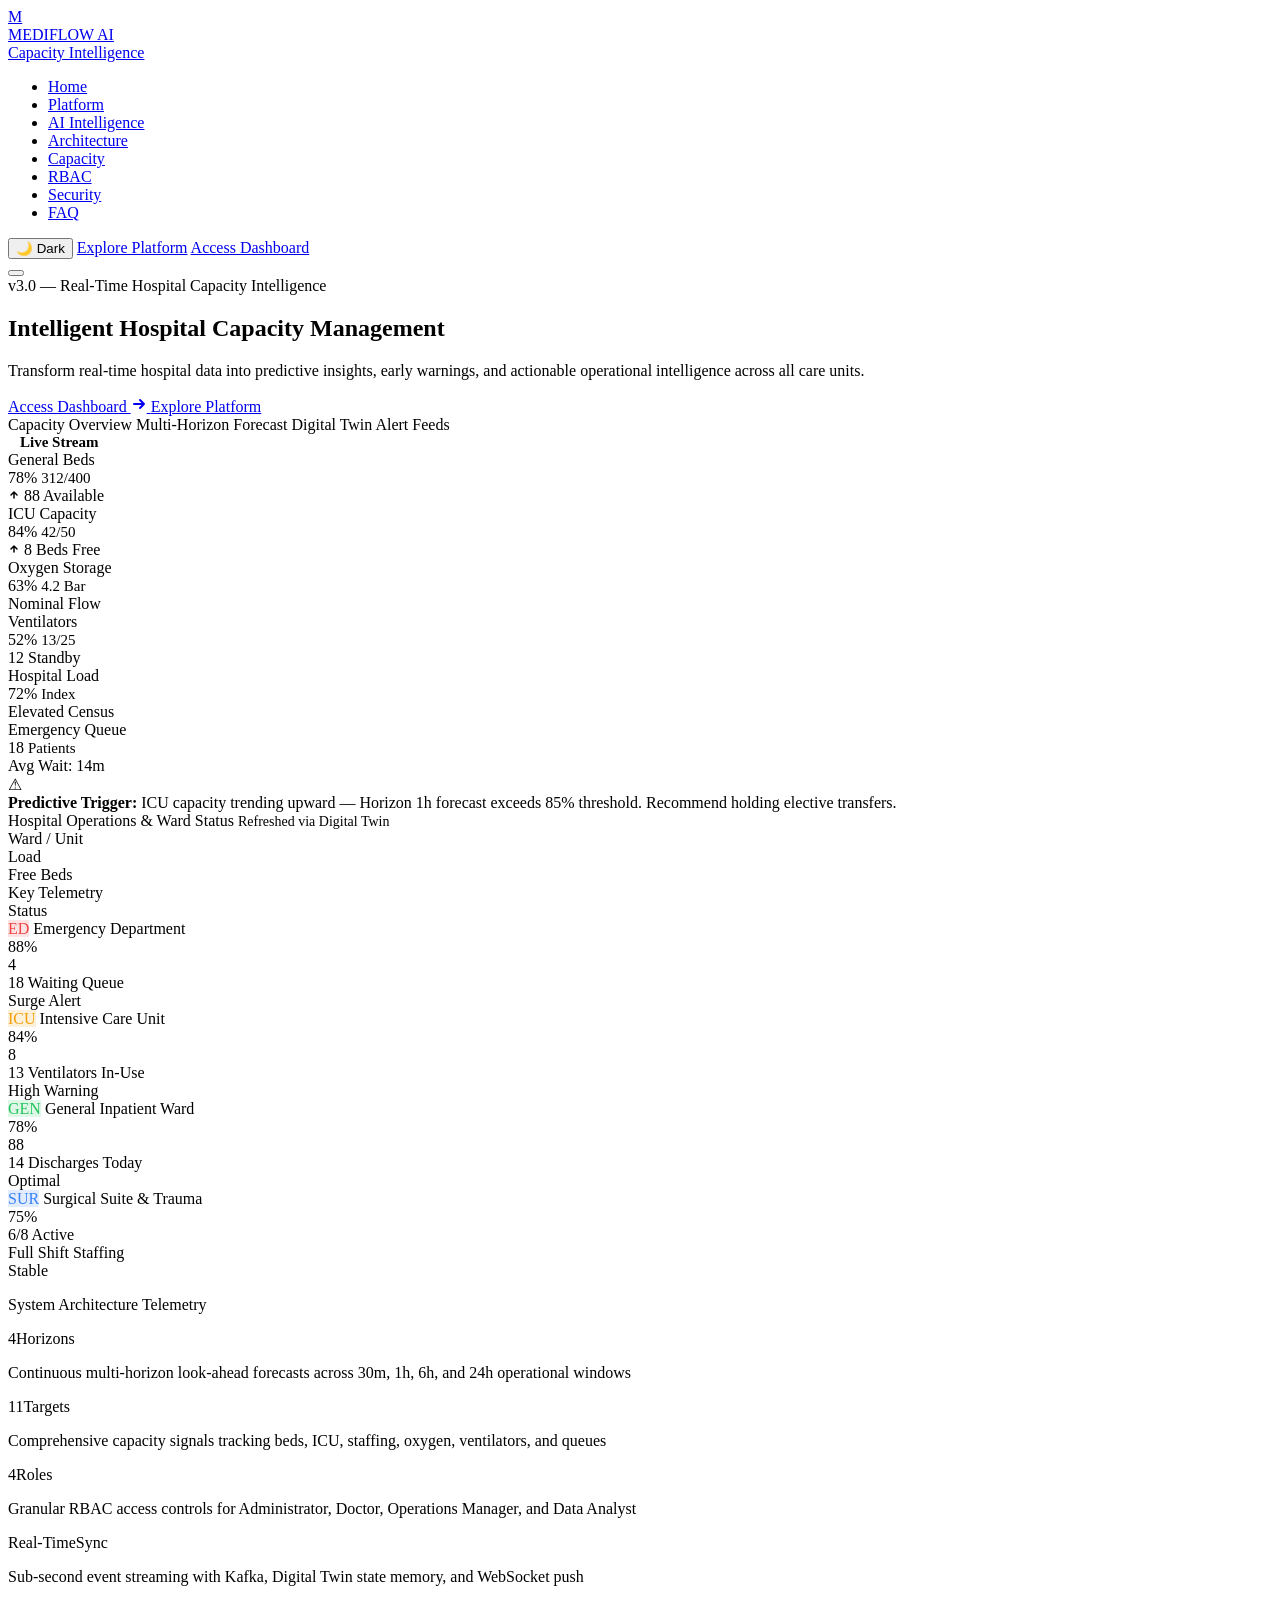
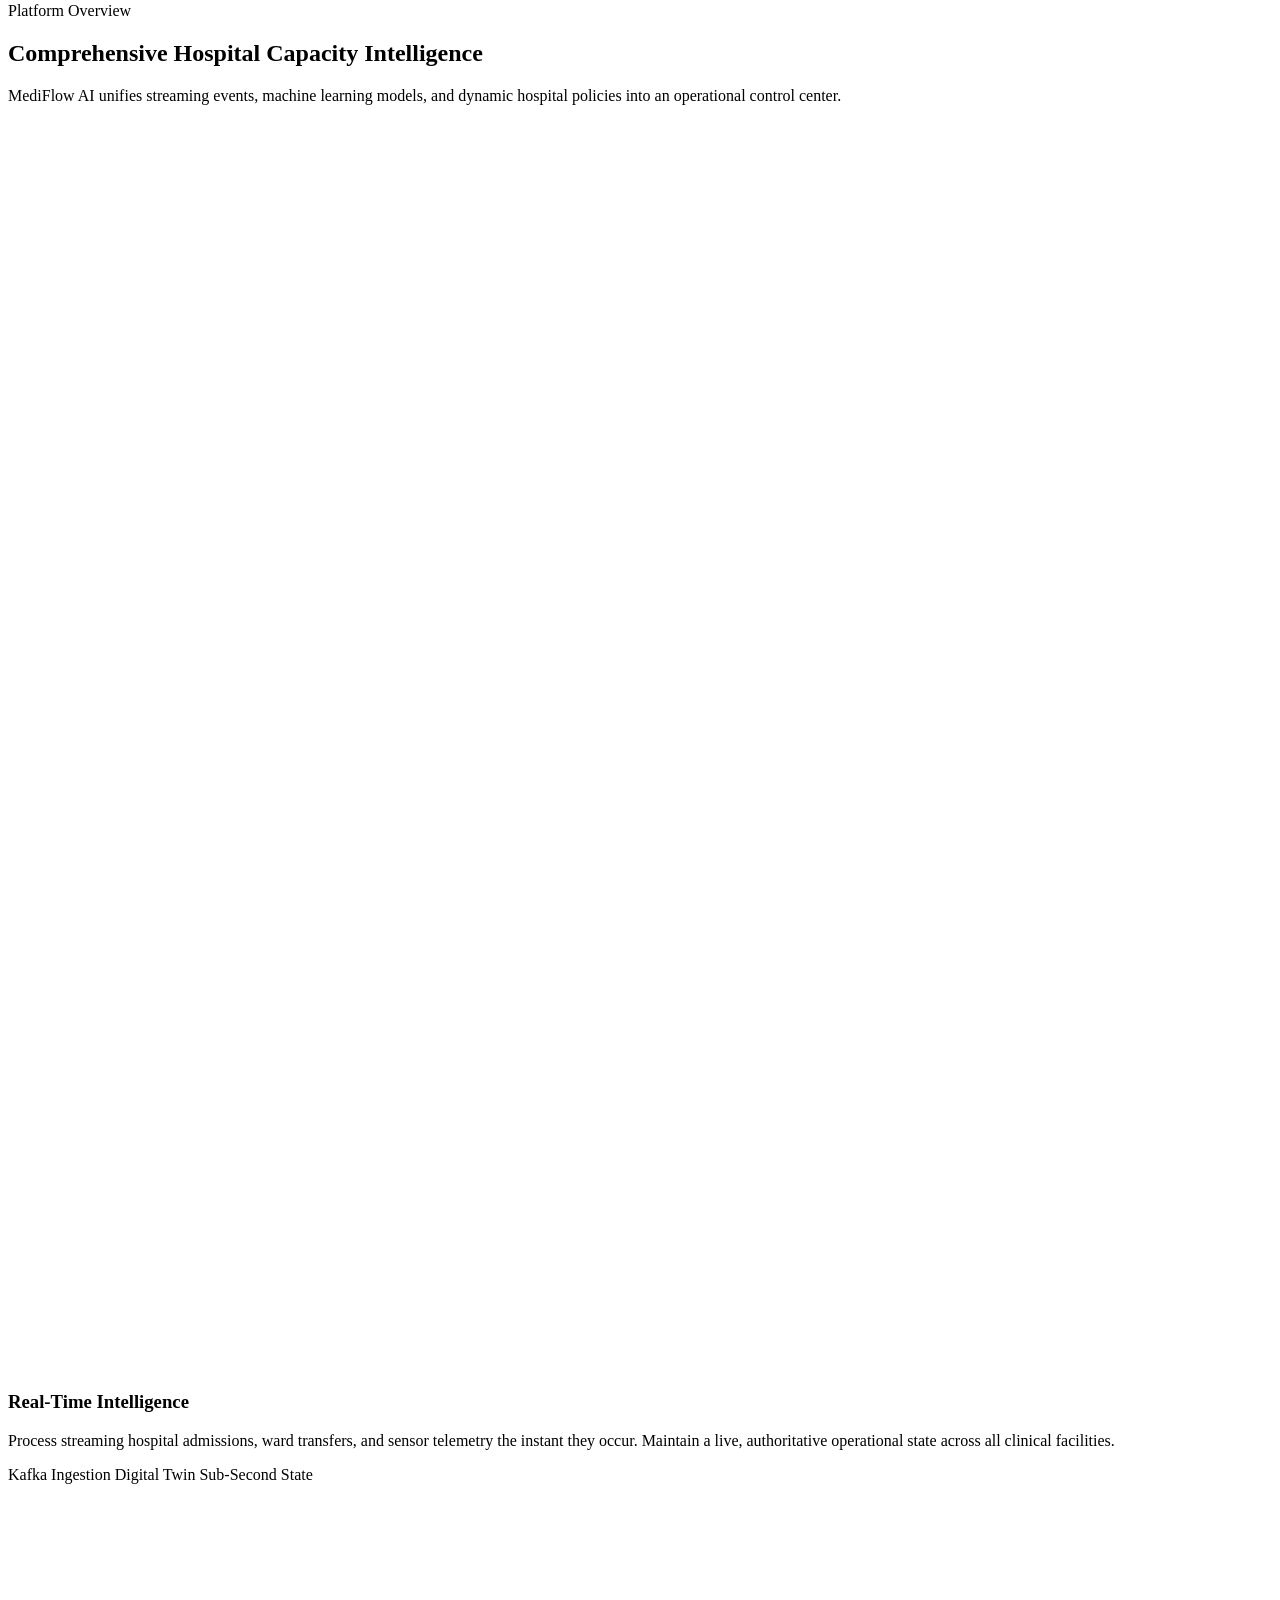
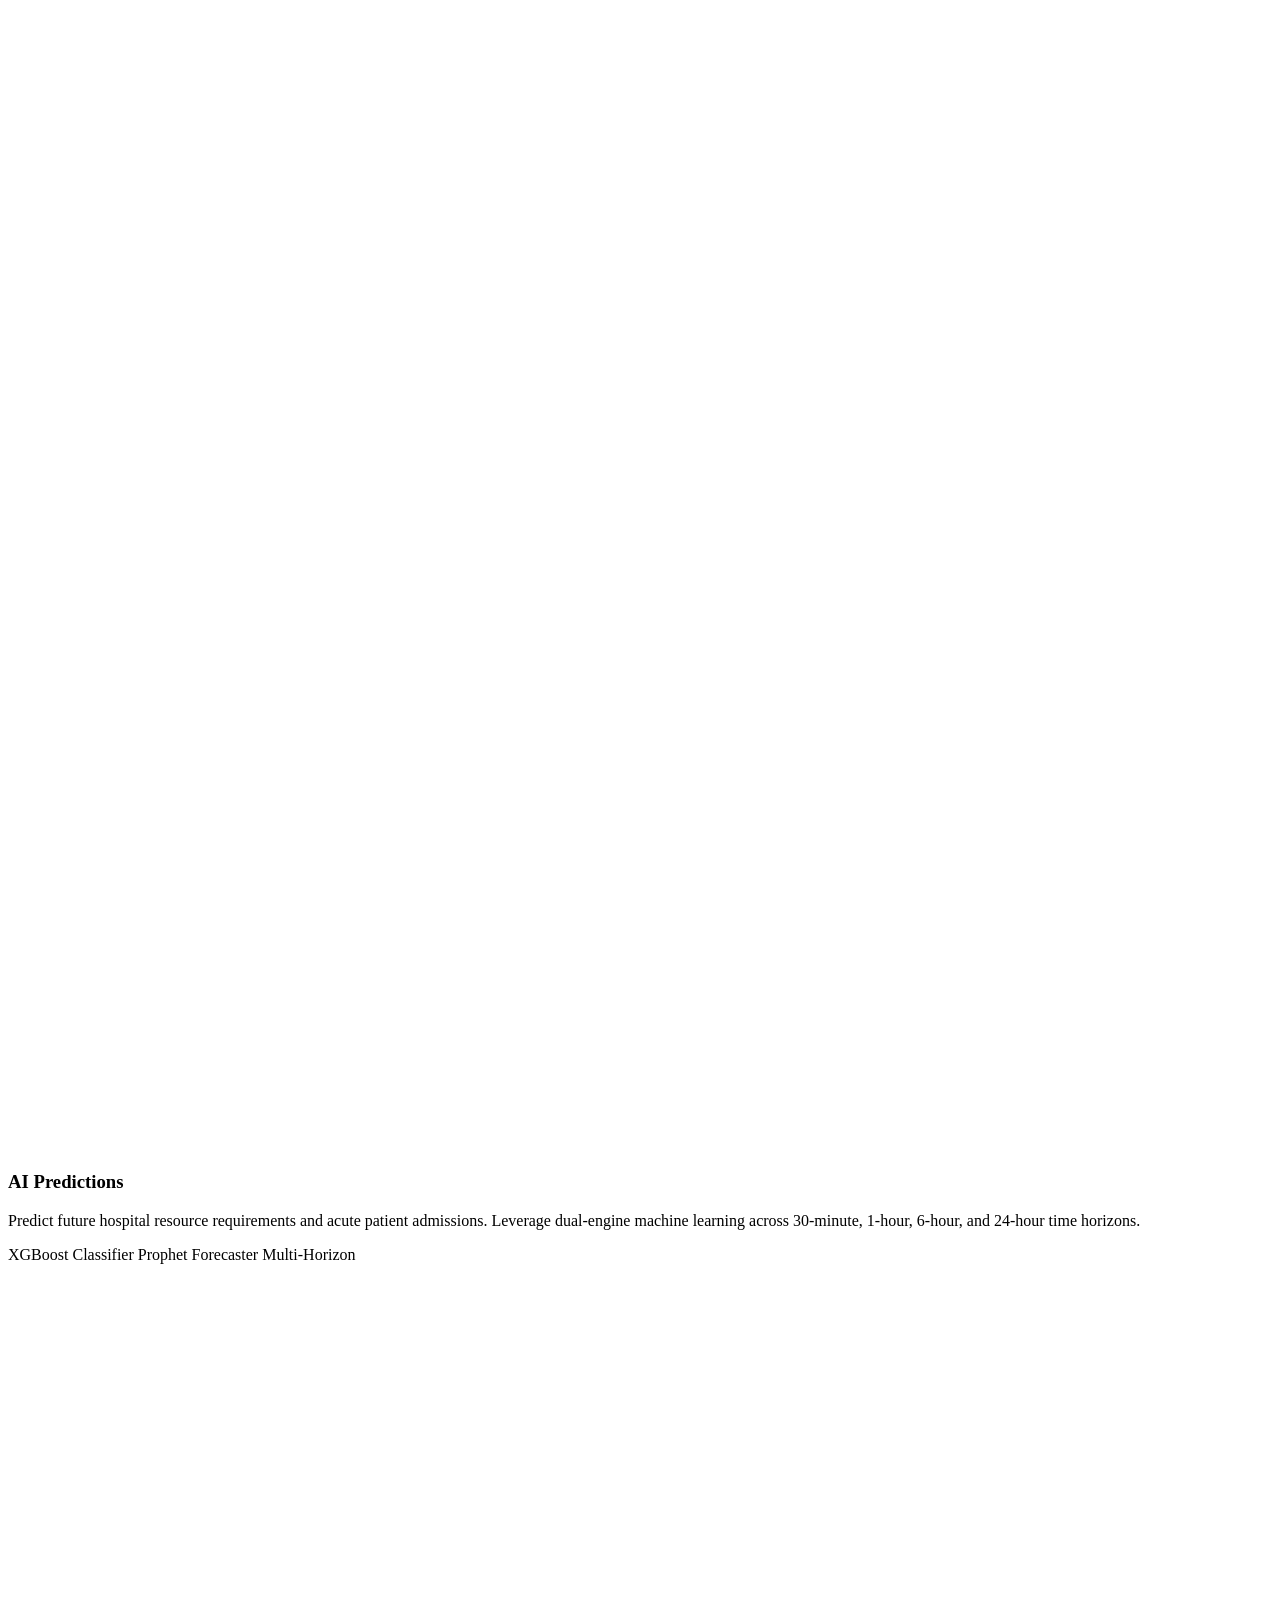
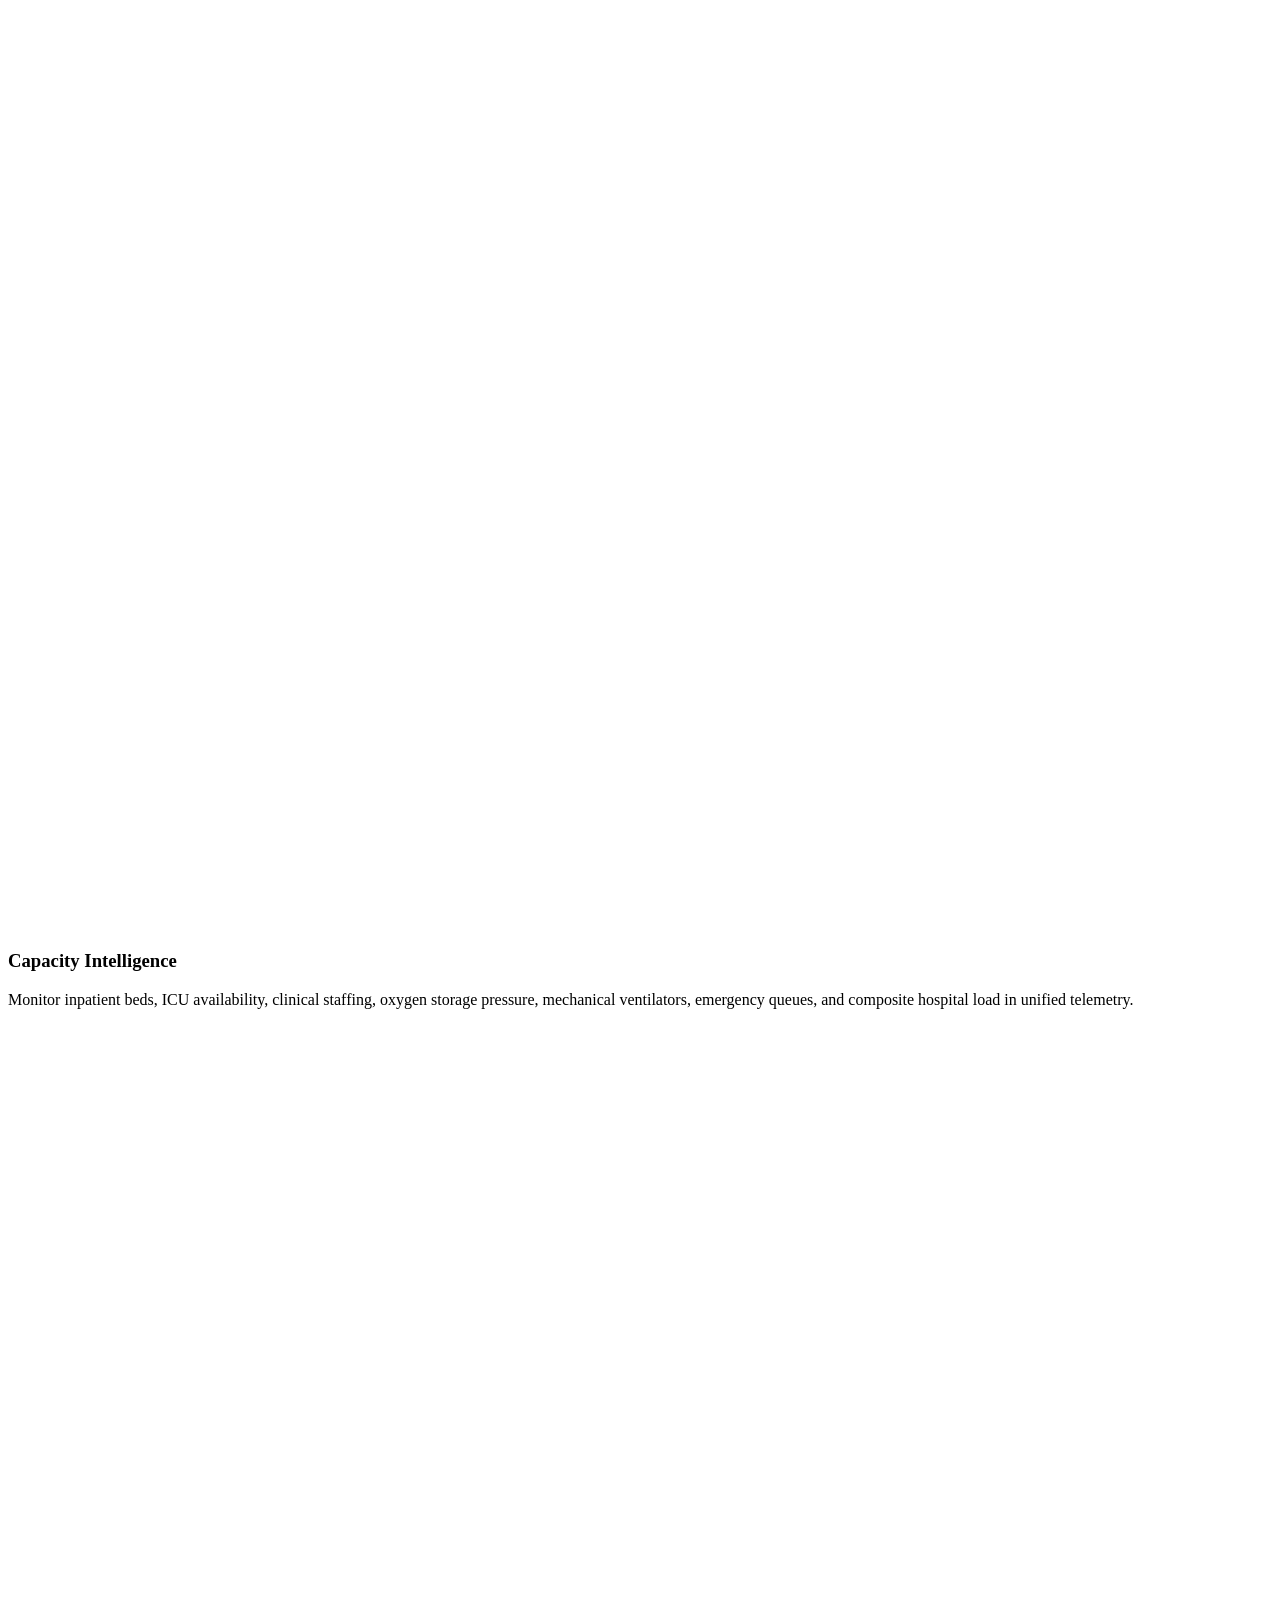
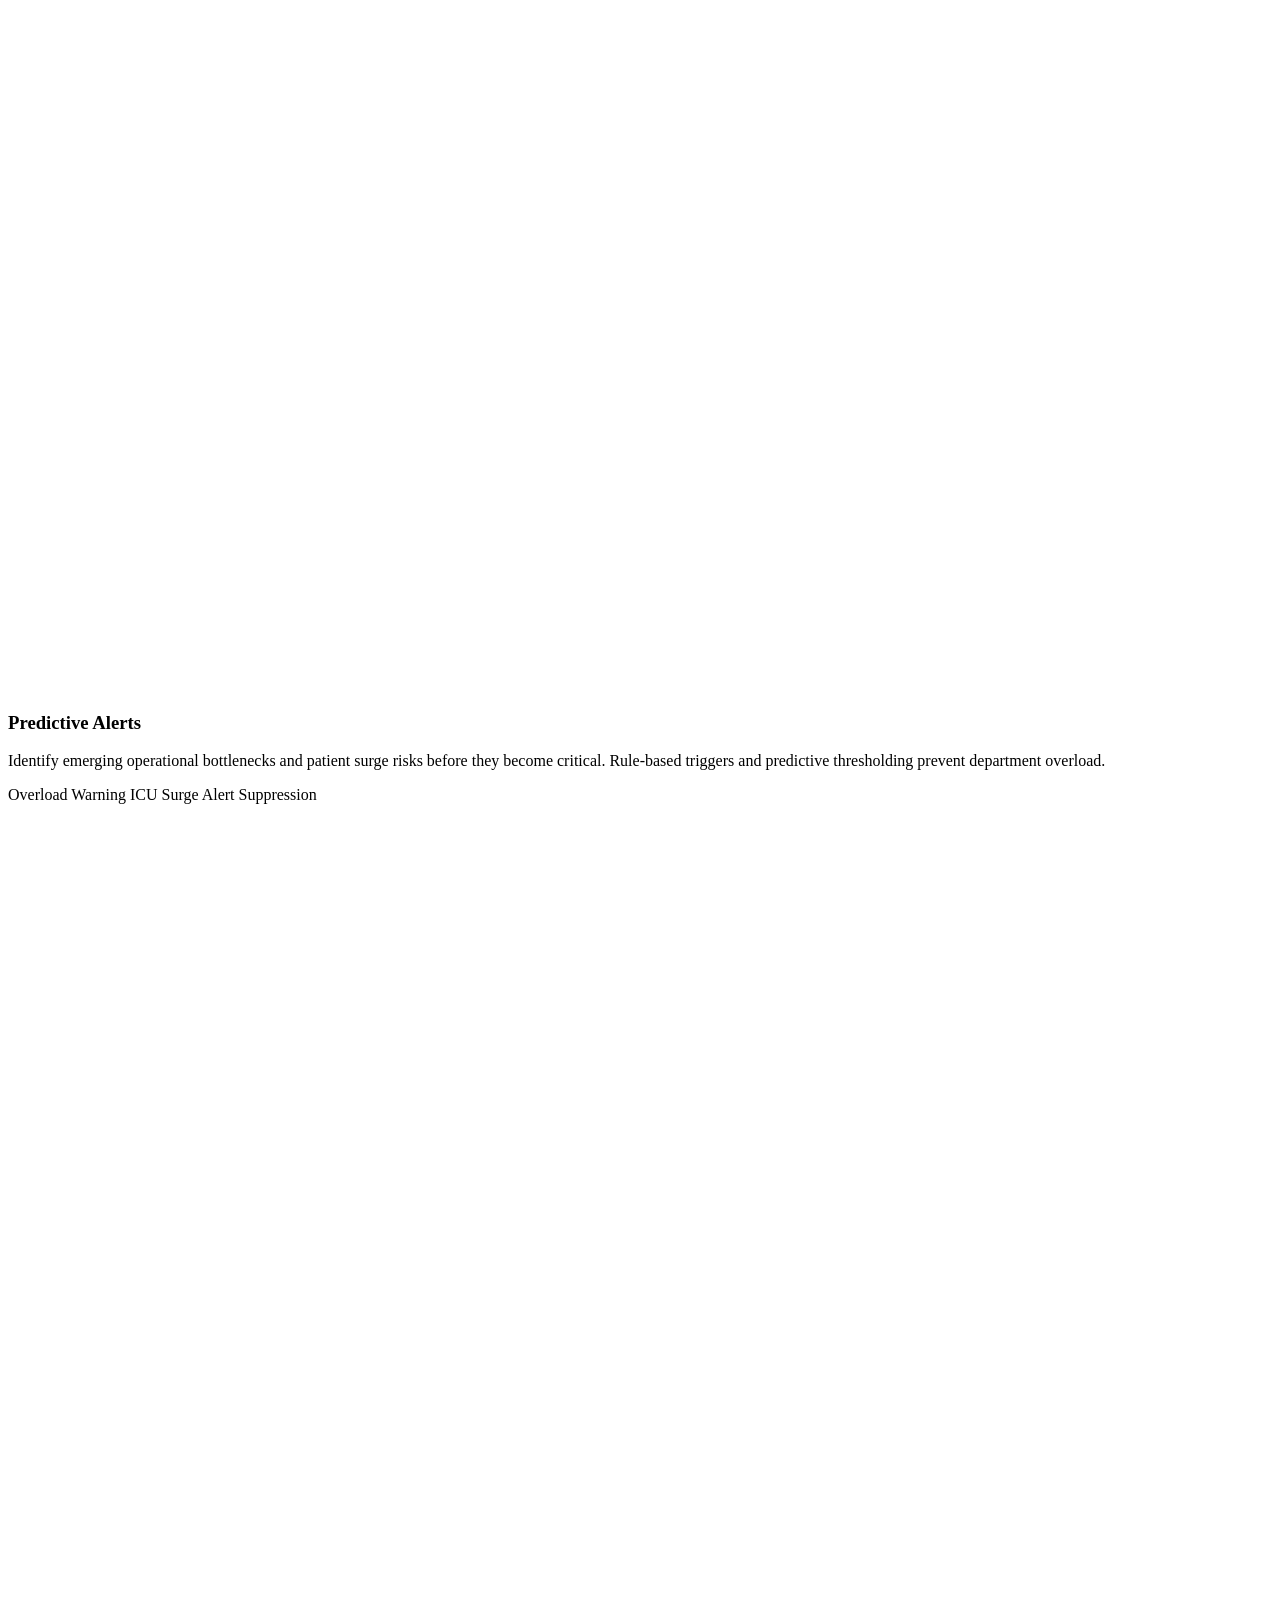
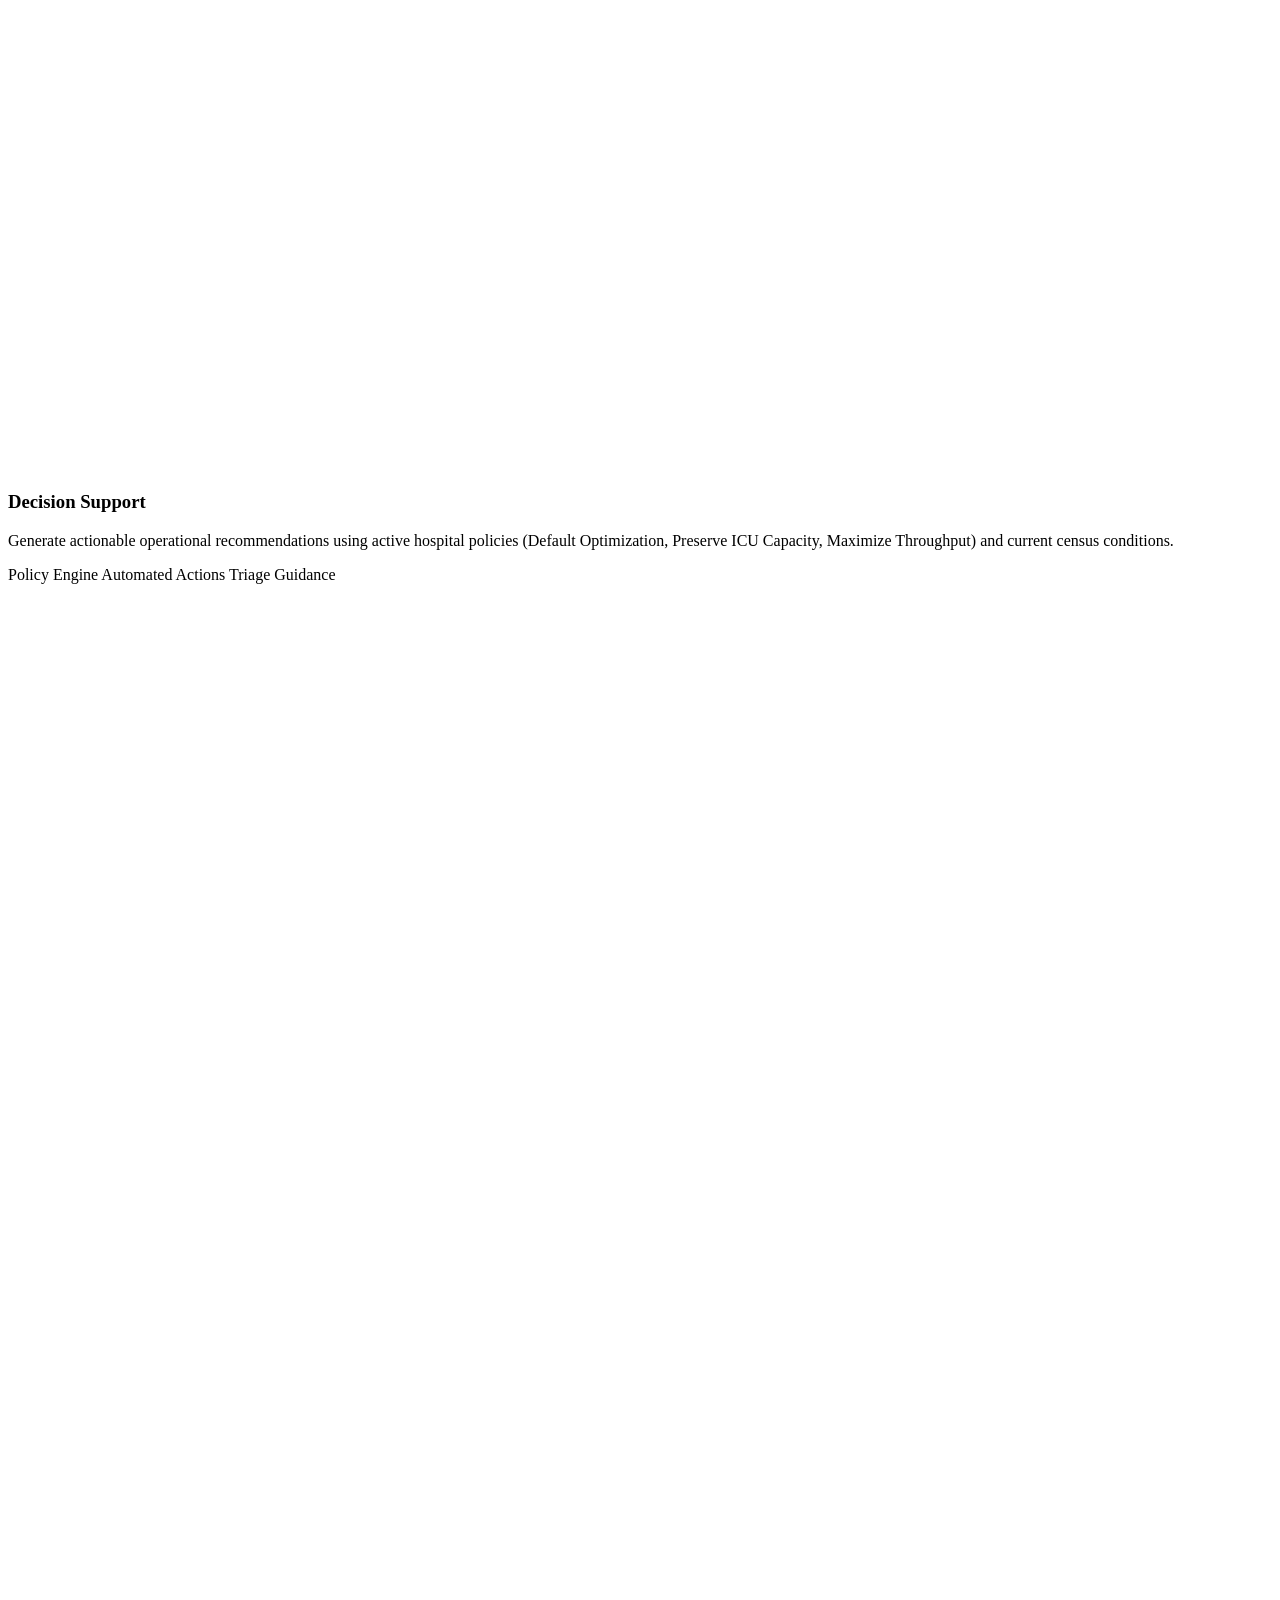
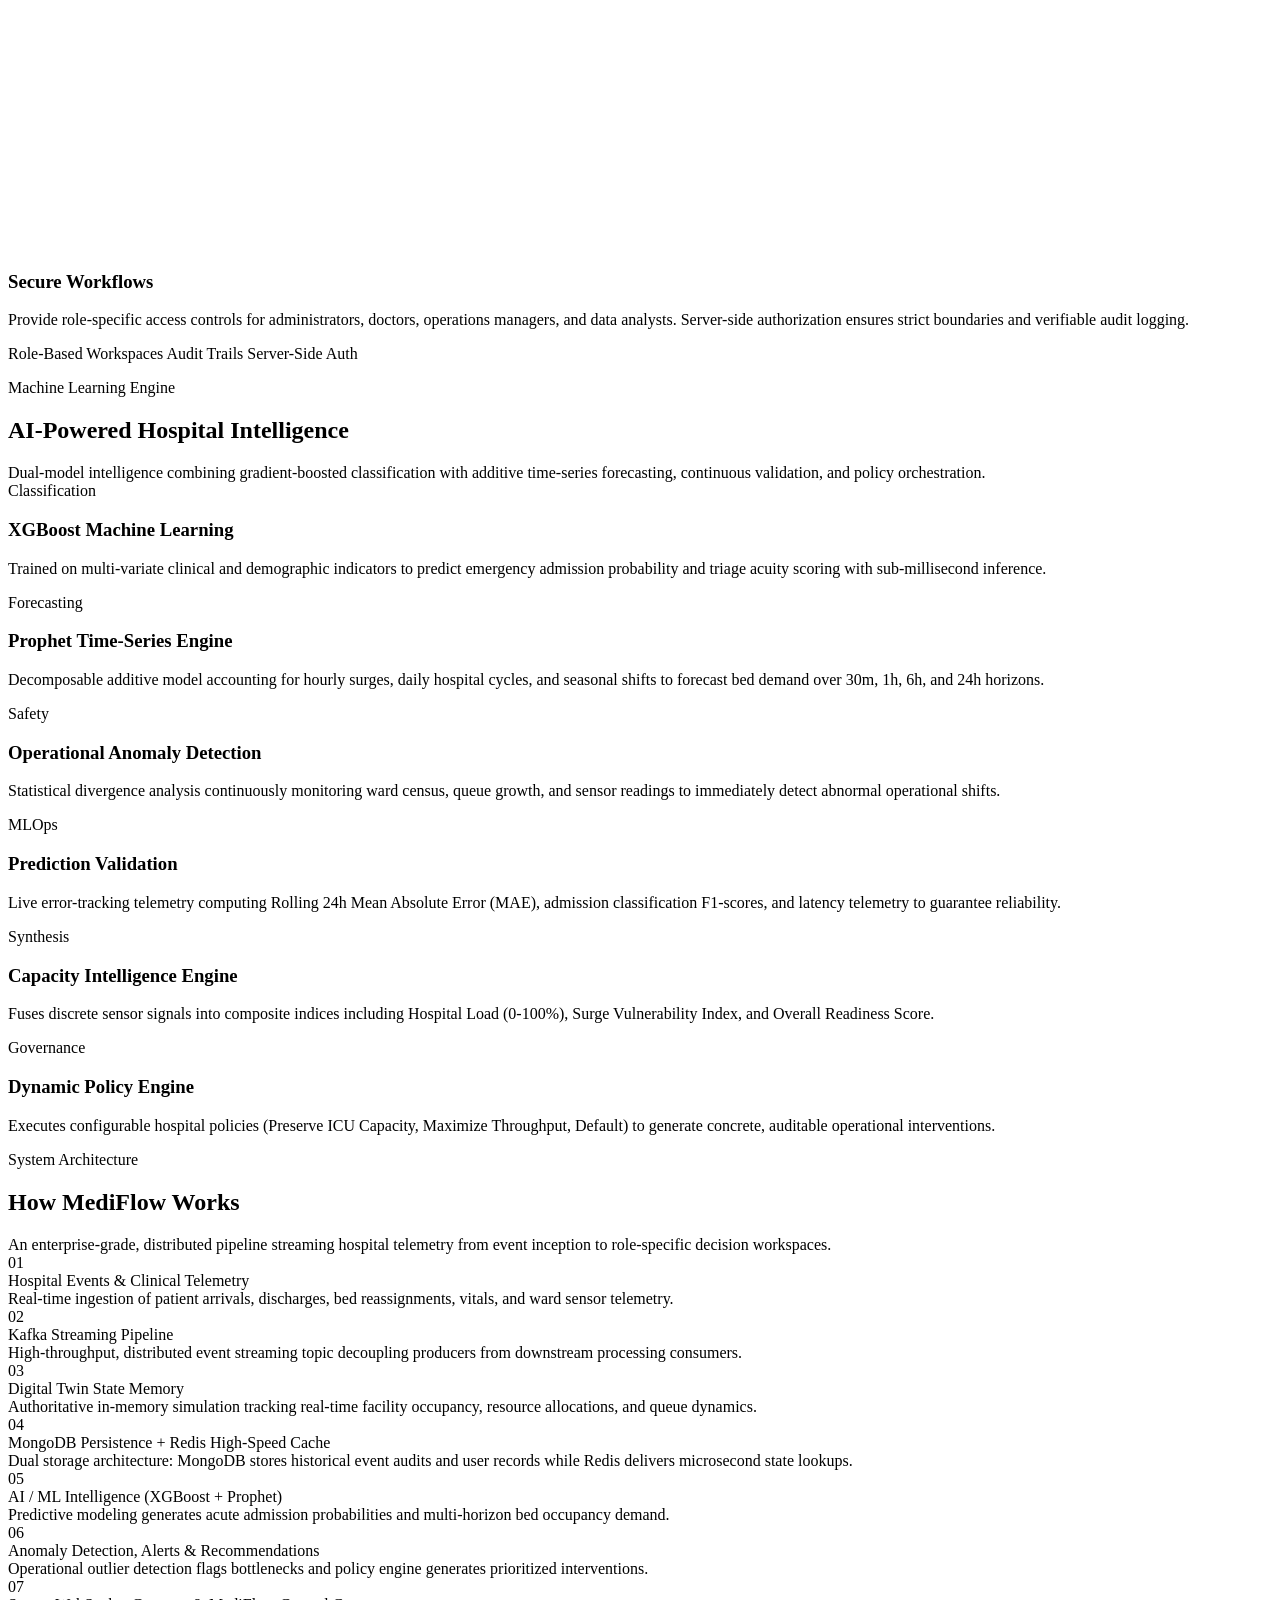
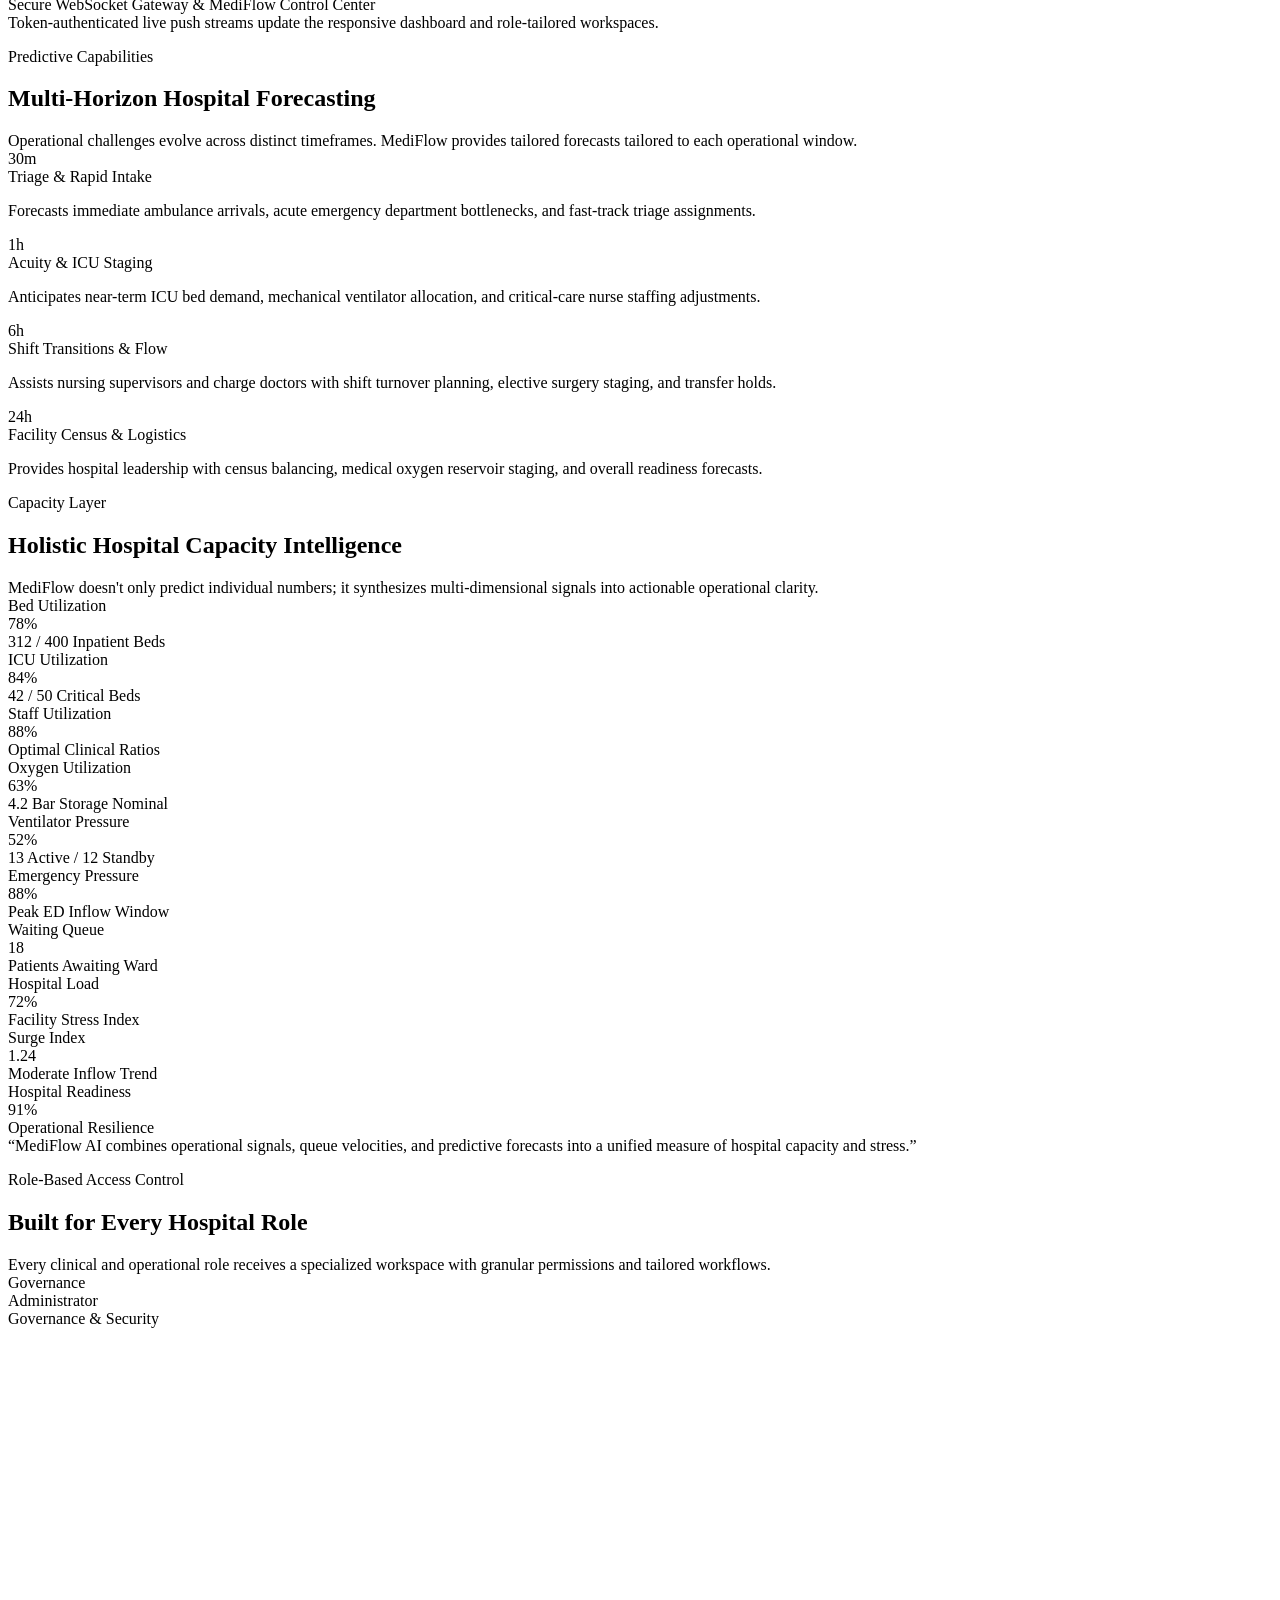
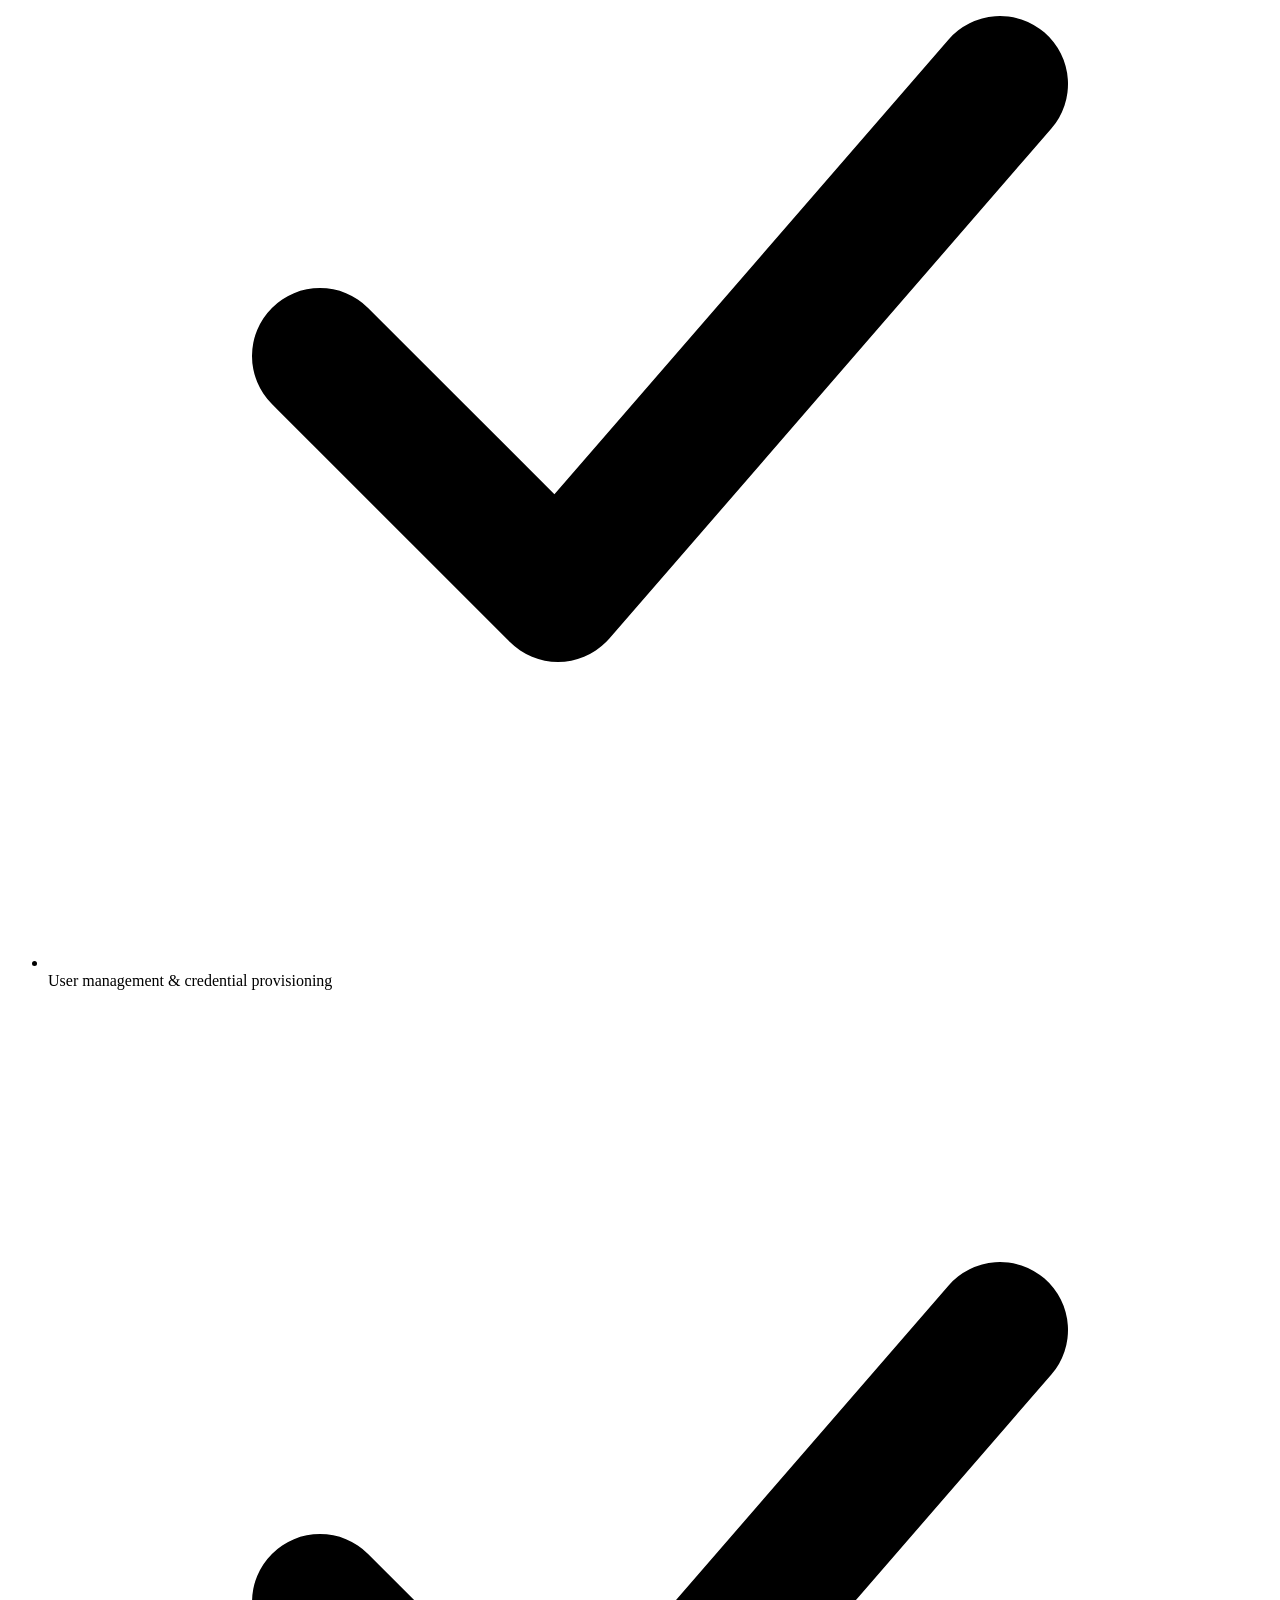
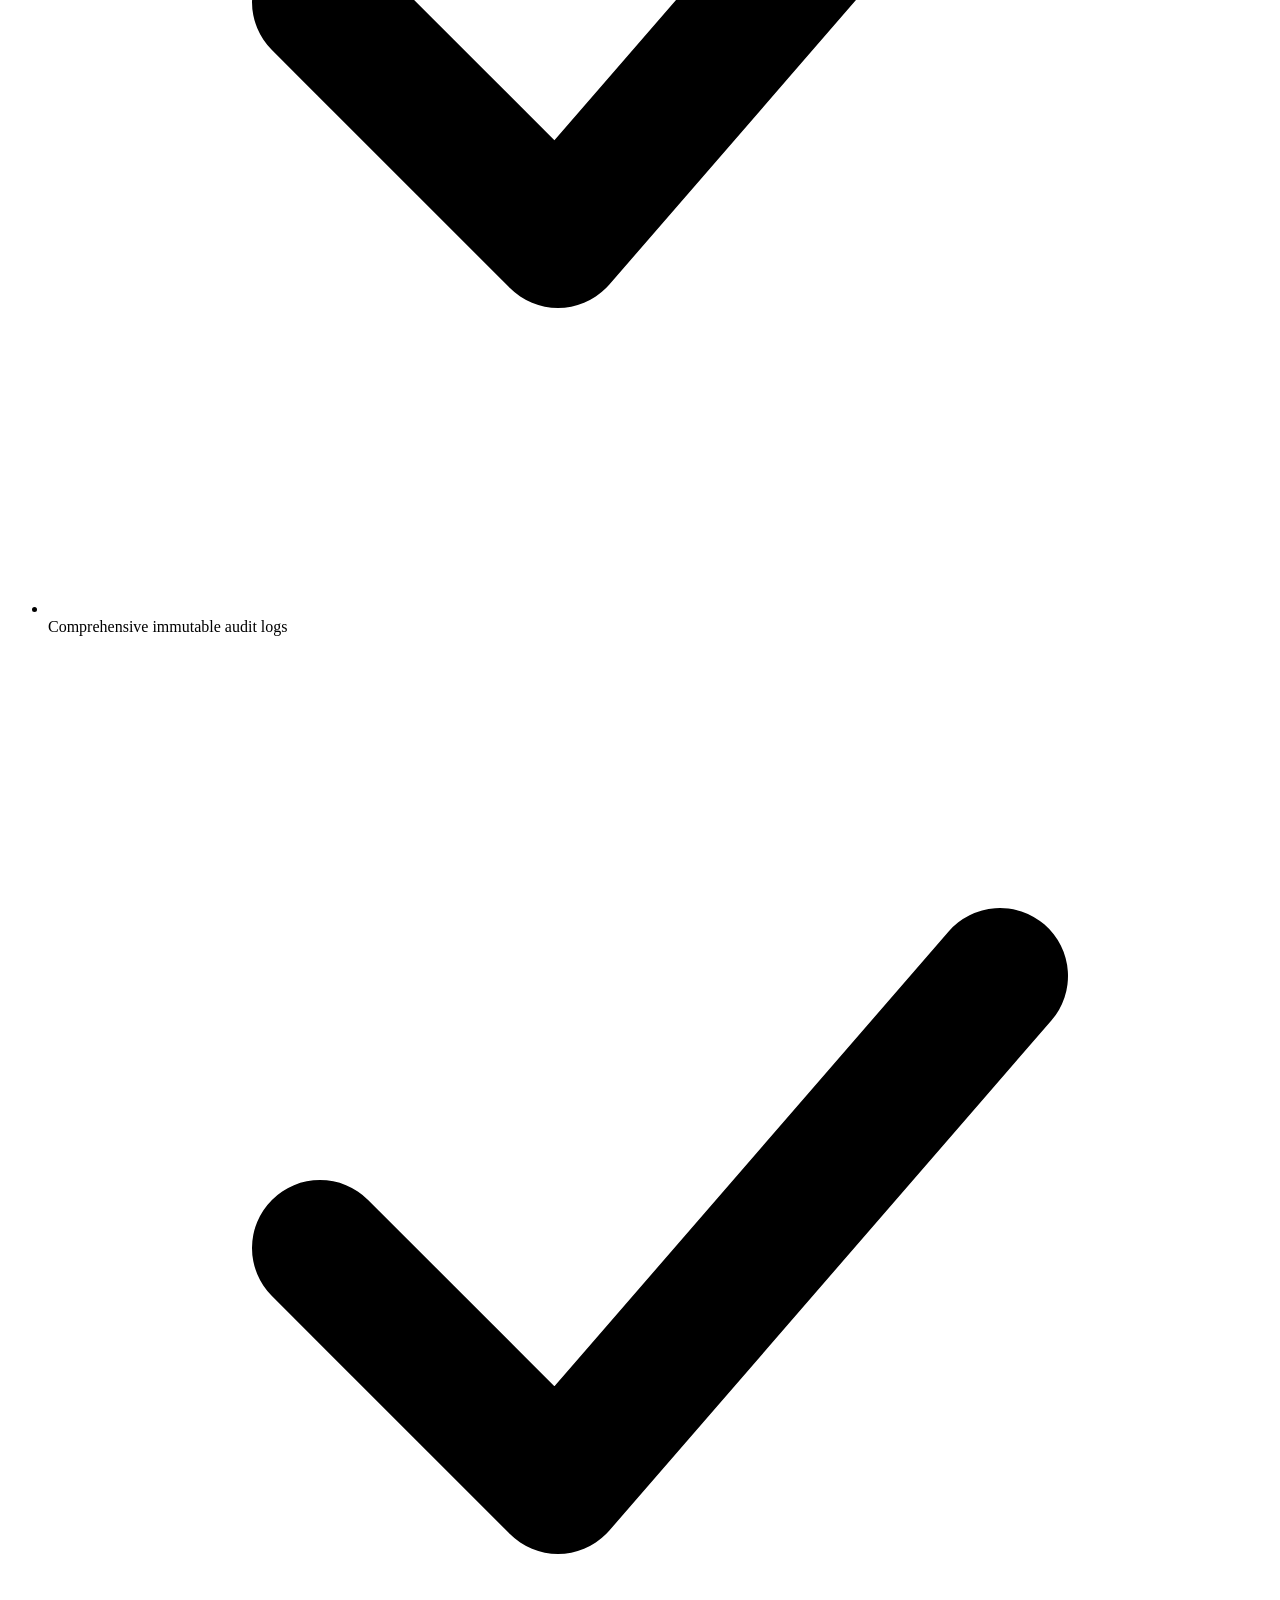
==== commit 70a5cae6: "feat(release): finalize MediFlow AI baseline state init, live WebSocket feeds, and v3.0 UI" ====
--- a/frontend/landing/index.html
+++ b/frontend/landing/index.html
@@ -94,7 +94,7 @@
                             <span>Digital Twin</span>
                             <span>Alert Feeds</span>
                         </div>
-                        <div style="font-size: 11px; font-weight: 700; color: var(--status-ok); display: flex; align-items: center; gap: 5px;">
+                        <div style="font-size: 15px; font-weight: 700; color: var(--status-ok); display: flex; align-items: center; gap: 5px;">
                             <span style="width: 7px; height: 7px; border-radius: 50%; background: var(--status-ok);"></span> Live Stream
                         </div>
                     </div>
@@ -103,7 +103,7 @@
                         <div class="dash-stats-grid">
                             <div class="dash-stat-card">
                                 <div class="dash-stat-label">General Beds</div>
-                                <div class="dash-stat-value">78% <span style="font-size: 13px; color: var(--text-muted);">312/400</span></div>
+                                <div class="dash-stat-value">78% <span style="font-size: 15px; color: var(--text-muted);">312/400</span></div>
                                 <div class="dash-progress-bar"><div class="dash-progress-fill" style="width: 78%; background: var(--accent);"></div></div>
                                 <div class="dash-stat-change ok">
                                     <svg width="12" height="12" viewBox="0 0 12 12" fill="none"><path d="M6 9V3M6 3L3 6M6 3L9 6" stroke="currentColor" stroke-width="1.5" stroke-linecap="round"/></svg>
@@ -112,7 +112,7 @@
                             </div>
                             <div class="dash-stat-card">
                                 <div class="dash-stat-label">ICU Capacity</div>
-                                <div class="dash-stat-value">84% <span style="font-size: 13px; color: var(--text-muted);">42/50</span></div>
+                                <div class="dash-stat-value">84% <span style="font-size: 15px; color: var(--text-muted);">42/50</span></div>
                                 <div class="dash-progress-bar"><div class="dash-progress-fill" style="width: 84%; background: var(--status-warn);"></div></div>
                                 <div class="dash-stat-change warn">
                                     <svg width="12" height="12" viewBox="0 0 12 12" fill="none"><path d="M6 9V3M6 3L3 6M6 3L9 6" stroke="currentColor" stroke-width="1.5" stroke-linecap="round"/></svg>
@@ -121,25 +121,25 @@
                             </div>
                             <div class="dash-stat-card">
                                 <div class="dash-stat-label">Oxygen Storage</div>
-                                <div class="dash-stat-value">63% <span style="font-size: 13px; color: var(--text-muted);">4.2 Bar</span></div>
+                                <div class="dash-stat-value">63% <span style="font-size: 15px; color: var(--text-muted);">4.2 Bar</span></div>
                                 <div class="dash-progress-bar"><div class="dash-progress-fill" style="width: 63%; background: var(--accent-blue);"></div></div>
                                 <div class="dash-stat-change ok">Nominal Flow</div>
                             </div>
                             <div class="dash-stat-card">
                                 <div class="dash-stat-label">Ventilators</div>
-                                <div class="dash-stat-value">52% <span style="font-size: 13px; color: var(--text-muted);">13/25</span></div>
+                                <div class="dash-stat-value">52% <span style="font-size: 15px; color: var(--text-muted);">13/25</span></div>
                                 <div class="dash-progress-bar"><div class="dash-progress-fill" style="width: 52%; background: var(--accent);"></div></div>
                                 <div class="dash-stat-change ok">12 Standby</div>
                             </div>
                             <div class="dash-stat-card">
                                 <div class="dash-stat-label">Hospital Load</div>
-                                <div class="dash-stat-value">72% <span style="font-size: 13px; color: var(--text-muted);">Index</span></div>
+                                <div class="dash-stat-value">72% <span style="font-size: 15px; color: var(--text-muted);">Index</span></div>
                                 <div class="dash-progress-bar"><div class="dash-progress-fill" style="width: 72%; background: var(--accent);"></div></div>
                                 <div class="dash-stat-change warn">Elevated Census</div>
                             </div>
                             <div class="dash-stat-card">
                                 <div class="dash-stat-label">Emergency Queue</div>
-                                <div class="dash-stat-value">18 <span style="font-size: 13px; color: var(--text-muted);">Patients</span></div>
+                                <div class="dash-stat-value">18 <span style="font-size: 15px; color: var(--text-muted);">Patients</span></div>
                                 <div class="dash-progress-bar"><div class="dash-progress-fill" style="width: 68%; background: var(--status-warn);"></div></div>
                                 <div class="dash-stat-change warn">Avg Wait: 14m</div>
                             </div>
@@ -157,7 +157,7 @@
                         <div class="dash-table-area">
                             <div class="dash-table-header">
                                 <span>Hospital Operations & Ward Status</span>
-                                <span style="color: var(--text-muted); font-size: 12px;">Refreshed via Digital Twin</span>
+                                <span style="color: var(--text-muted); font-size: 14px;">Refreshed via Digital Twin</span>
                             </div>
                             <div class="dash-table">
                                 <div class="dash-table-row head">
@@ -864,7 +864,7 @@
             </div>
             <div class="footer-bottom">
                 <p class="footer-copy">&copy; 2026 MediFlow AI. All rights reserved. Hospital Capacity Intelligence & RBAC Control.</p>
-                <div style="font-size: 12px; color: var(--text-dim);">Designed with TemplateMo 618 Catalyst Architectural Aesthetics</div>
+                <div style="font-size: 14px; color: var(--text-dim);">Designed with TemplateMo 618 Catalyst Architectural Aesthetics</div>
             </div>
         </div>
     </footer>
